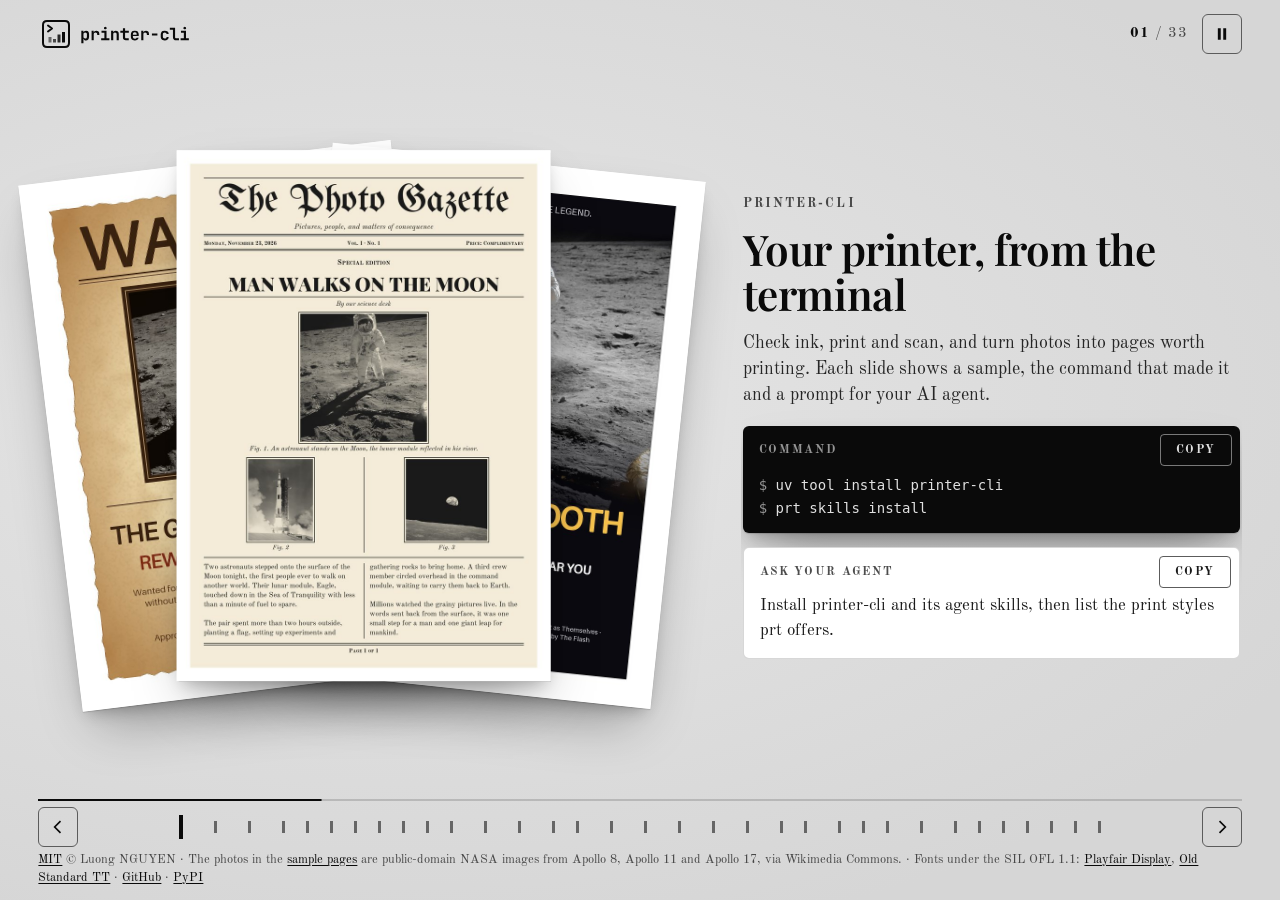
==== site/index.html @ b35facf1 "feat(site): add an auto-playing slideshow of the README examples (#65) site/ is a self-contained sta" ====
<!doctype html>
<html lang="en">
<head>
<meta charset="utf-8">
<meta name="viewport" content="width=device-width, initial-scale=1">
<title>printer-cli: what prt prints</title>
<meta name="description" content="A slideshow of every printer-cli example: the photo booth, cards, comics, postcards, disc labels, recipe and bingo cards, magazine articles, the vintage gazette and the terminal commands, each with the prt command and a prompt for your AI agent.">
<meta name="color-scheme" content="light dark">
<meta name="theme-color" content="#d6d6d6" media="(prefers-color-scheme: light)">
<meta name="theme-color" content="#262626" media="(prefers-color-scheme: dark)">
<link rel="icon" href="favicon.svg" type="image/svg+xml">
<link rel="stylesheet" href="styles.css">
<script src="app.js" defer></script>
</head>
<body>
<div class="shell">
  <header class="top">
    <picture class="brand">
      <source media="(prefers-color-scheme: dark)" srcset="logo-white.svg">
      <img src="logo-black.svg" alt="printer-cli" width="178" height="40">
    </picture>
    <h1 class="sr-only">printer-cli examples: what prt prints, with the command and an AI-agent prompt for each</h1>
    <div class="top-controls">
      <p class="counter"><span id="current">01</span> / <span id="total">01</span></p>
      <button id="autoplay" class="ctl" type="button" aria-label="Autoplay" aria-pressed="true" title="Autoplay (P)">
        <svg class="icon icon-pause" viewBox="0 0 24 24" aria-hidden="true" focusable="false"><path d="M7 5h3.5v14H7zM13.5 5H17v14h-3.5z" fill="currentColor"/></svg>
        <svg class="icon icon-play" viewBox="0 0 24 24" aria-hidden="true" focusable="false"><path d="M8 5v14l11-7z" fill="currentColor"/></svg>
      </button>
    </div>
  </header>

  <main id="stage" class="stage" aria-roledescription="carousel" aria-label="printer-cli examples">
    <noscript><p class="noscript">This slideshow needs JavaScript. Every example is also in the <a href="https://github.com/luongnv89/printer-cli#readme">printer-cli README</a>.</p></noscript>
  </main>

  <nav class="bar" aria-label="Slides">
    <div class="progress" aria-hidden="true"><span id="progress"></span></div>
    <div class="nav-row">
      <button id="prev" class="ctl" type="button" aria-label="Previous slide">
        <svg class="icon" viewBox="0 0 24 24" aria-hidden="true" focusable="false"><path d="M15 5l-7 7 7 7" fill="none" stroke="currentColor" stroke-width="2"/></svg>
      </button>
      <div id="dots" class="dots"></div>
      <button id="next" class="ctl" type="button" aria-label="Next slide">
        <svg class="icon" viewBox="0 0 24 24" aria-hidden="true" focusable="false"><path d="M9 5l7 7-7 7" fill="none" stroke="currentColor" stroke-width="2"/></svg>
      </button>
    </div>
  </nav>

  <footer class="foot">
    <p><a href="LICENSE">MIT</a> © Luong NGUYEN · The photos in the <a href="https://github.com/luongnv89/printer-cli/tree/main/assets/samples">sample pages</a> are public-domain NASA images from Apollo 8, Apollo 11 and Apollo 17, via Wikimedia Commons. · Fonts under the SIL OFL 1.1: <a href="fonts/OFL-PlayfairDisplay.txt">Playfair Display</a>, <a href="fonts/OFL-OldStandardTT.txt">Old Standard TT</a> · <a href="https://github.com/luongnv89/printer-cli">GitHub</a> · <a href="https://pypi.org/project/printer-cli/">PyPI</a></p>
  </footer>

  <p id="announce" class="sr-only" aria-live="polite"></p>
  <p id="copy-status" class="sr-only" role="status"></p>
</div>
<script type="application/json" id="slides">
[
 {
  "id": "intro",
  "kind": "intro",
  "title": "Your printer, from the terminal",
  "group": "printer-cli",
  "blurb": "Check ink, print and scan, and turn photos into pages worth printing. Each slide shows a sample, the command that made it and a prompt for your AI agent.",
  "command": "uv tool install printer-cli\nprt skills install",
  "prompt": "Install printer-cli and its agent skills, then list the print styles prt offers.",
  "stack": [
   "samples/booth-wanted.jpg",
   "samples/gazette.jpg",
   "samples/booth-movie.jpg"
  ]
 },
 {
  "id": "quick-start",
  "kind": "terminal",
  "title": "Printer status",
  "group": "Quick start",
  "blurb": "Ink, paper and alerts in one box. The built-in demo printer replays a real Epson XP-6000.",
  "command": "prt -p demo status",
  "prompt": "Check my printer's ink, paper and alerts with prt.",
  "output": "╭─┐EPSON XP-6000 Series · office┌──────────────────────────────────────────╮\n│ ● idle    firmware 20.50.NU30Q6 · up 4h02m                               │\n├──────────────────────────────────────────────────────────────────────────┤\n│ ink                                                                      │\n│ Photo Black  ■■■■■■■■■■■■■■■■■■■■■■■■■■■■■■■■■■■■····  92%               │\n│ Cyan         ········································   1%  ✗ replace    │\n│ Magenta      ········································   1%  ✗ replace    │\n│ Yellow       ■■■■····································  12%  ▲ low        │\n│ Black        ■■■■■■■■■■■■■■■■■■■■■■■■■■■■■■■■■■■·····  89%               │\n├──────────────────────────────────────────────────────────────────────────┤\n│ paper   main A4 ✓   photo 4×6 ✓   disc Disc ✓   (levels not reported)    │\n│ waste   ▲ almost full — service soon                                     │\n╰─┘4 alerts · checked 17:42└───────────────────────────────────────────────╯"
 },
 {
  "id": "tui",
  "kind": "image",
  "title": "The TUI",
  "group": "Dashboard",
  "blurb": "A keyboard-driven dashboard: ink tanks in their cartridge colours, system info, paper trays and alerts.",
  "command": "prt -p demo tui",
  "prompt": "Show me how to open prt's full-screen dashboard for my printer.",
  "image": "samples/tui.jpg",
  "alt": "prt tui dashboard showing ink tanks, system info, paper trays and alerts for the demo printer",
  "width": 1000,
  "height": 627
 },
 {
  "id": "booth-metro",
  "kind": "image",
  "title": "Metro front page",
  "group": "Photo booth",
  "blurb": "Your photo as a colour tabloid front page with a two-column news story.",
  "command": "prt booth astronaut.jpg --story-file story.json -o booth-metro.png",
  "prompt": "Use the photo-booth skill to turn this photo into a metro newspaper front page with a story that fits it.",
  "image": "samples/booth-metro.jpg",
  "alt": "metro sample page",
  "width": 800,
  "height": 1132
 },
 {
  "id": "booth-daily",
  "kind": "image",
  "title": "Daily broadsheet",
  "group": "Photo booth",
  "blurb": "A black-and-white broadsheet front page with three columns.",
  "command": "prt booth astronaut.jpg --style daily --story-file story.json -o booth-daily.png",
  "prompt": "Print this photo as a black-and-white daily broadsheet front page with prt, and write a short story for it.",
  "image": "samples/booth-daily.jpg",
  "alt": "daily sample page",
  "width": 800,
  "height": 1132
 },
 {
  "id": "booth-wizard",
  "kind": "image",
  "title": "Wizard card",
  "group": "Photo booth",
  "blurb": "An ornate trading card with an arched gold frame, a name ribbon and a lore box.",
  "command": "prt booth astronaut.jpg --style wizard -o booth-wizard.png",
  "prompt": "Make this photo into a wizard trading card with prt and show me a preview before printing.",
  "image": "samples/booth-wizard.jpg",
  "alt": "wizard sample page",
  "width": 800,
  "height": 1132
 },
 {
  "id": "booth-wanted",
  "kind": "image",
  "title": "Wanted poster",
  "group": "Photo booth",
  "blurb": "A weathered parchment poster with the name and a reward line.",
  "command": "prt booth astronaut.jpg --style wanted -o booth-wanted.png",
  "prompt": "Print this photo as a wanted poster with prt.",
  "image": "samples/booth-wanted.jpg",
  "alt": "wanted sample page",
  "width": 800,
  "height": 1132
 },
 {
  "id": "booth-certificate",
  "kind": "image",
  "title": "Award certificate",
  "group": "Photo booth",
  "blurb": "An ivory certificate in a gold border, with the name, the award, today's date and a seal.",
  "command": "prt booth astronaut.jpg --style certificate -o booth-certificate.png",
  "prompt": "Make an award certificate with this photo using prt: the award goes to Sam for Best Moonwalk.",
  "image": "samples/booth-certificate.jpg",
  "alt": "certificate sample page",
  "width": 800,
  "height": 1132
 },
 {
  "id": "booth-sports",
  "kind": "image",
  "title": "Sports card",
  "group": "Photo booth",
  "blurb": "A royal-blue trading card with the team, the position and a stats box.",
  "command": "prt booth astronaut.jpg --style sports -o booth-sports.png",
  "prompt": "Turn this photo into a sports trading card with prt, with my team, my position and a stats box.",
  "image": "samples/booth-sports.jpg",
  "alt": "sports card sample page",
  "width": 800,
  "height": 1132
 },
 {
  "id": "booth-missing",
  "kind": "image",
  "title": "Missing-pet poster",
  "group": "Photo booth",
  "blurb": "A poster with a reward line and tear-off tabs that each carry the contact.",
  "command": "prt booth astronaut.jpg --style missing -o booth-missing.png",
  "prompt": "Our cat Mittens is missing. Print a missing-pet poster from this photo with prt, with my phone number on the tabs.",
  "image": "samples/booth-missing.jpg",
  "alt": "missing-pet poster sample page",
  "width": 800,
  "height": 1132
 },
 {
  "id": "booth-movie",
  "kind": "image",
  "title": "Movie poster",
  "group": "Photo booth",
  "blurb": "A dark poster with the title in gold capitals, five stars and a credits block.",
  "command": "prt booth astronaut.jpg --style movie -o booth-movie.png",
  "prompt": "Make a movie poster of this photo with prt, with a title, a tagline and credits.",
  "image": "samples/booth-movie.jpg",
  "alt": "movie poster sample page",
  "width": 800,
  "height": 1132
 },
 {
  "id": "card",
  "kind": "image",
  "title": "Greeting card",
  "group": "Greeting card",
  "blurb": "A photo and a verse on one A4 sheet that folds into an A6 card.",
  "command": "prt card astronaut.jpg -o card.png",
  "prompt": "Use the greeting-card skill to write a birthday verse for this photo and print it as a card.",
  "image": "samples/card.jpg",
  "alt": "greeting card sample sheet: the photo and greeting on the bottom right, the back on the bottom left, the verse and an empty inside left upside down on the top half",
  "width": 800,
  "height": 1132
 },
 {
  "id": "comic",
  "kind": "image",
  "title": "Comic page",
  "group": "Comic strips",
  "blurb": "Three to six photos as comic panels, with speech bubbles, thought bubbles and captions.",
  "command": "prt comic astronaut.jpg launch.jpg earthrise.jpg bluemarble.jpg --comic-file comic.json -o comic.png",
  "prompt": "Make a comic page from these four photos with prt and write the speech bubbles for it.",
  "image": "samples/comic.jpg",
  "alt": "comic strip sample page: a handwritten title over four photo panels in black borders, with speech bubbles, a thought bubble and yellow narration captions",
  "width": 800,
  "height": 1132
 },
 {
  "id": "strip",
  "kind": "image",
  "title": "Photo-booth strip",
  "group": "4×6 photo prints",
  "blurb": "Four photos in a column, printed twice side by side to cut into two strips.",
  "command": "prt strip astronaut.jpg launch.jpg earthrise.jpg bluemarble.jpg --caption \"Apollo 11 · July 1969\" -o strip.png",
  "prompt": "Print these four photos as a photo-booth strip on 4×6 photo paper with prt.",
  "image": "samples/strip.jpg",
  "alt": "photo-booth strip sample: four photos in a column with a handwritten caption, printed twice side by side",
  "width": 800,
  "height": 1200
 },
 {
  "id": "instant",
  "kind": "image",
  "title": "Instant photo",
  "group": "4×6 photo prints",
  "blurb": "One photo, cropped square, in a wide white frame with a handwritten caption.",
  "command": "prt instant earthrise.jpg --caption \"Earthrise, Christmas Eve 1968\" -o instant.png",
  "prompt": "Print this photo as a Polaroid-style instant photo with prt, captioned \"Summer at the lake\".",
  "image": "samples/instant.jpg",
  "alt": "instant photo sample: a square photo in a white frame with a handwritten caption",
  "width": 800,
  "height": 1200
 },
 {
  "id": "colour-in",
  "kind": "image",
  "title": "Colouring page",
  "group": "Colouring pages",
  "blurb": "A photo turned into black line art on white, ready for crayons.",
  "command": "prt colour-in astronaut.jpg -o colour-in.png",
  "prompt": "Turn this photo into a colouring page for my kids with prt.",
  "image": "samples/colour-in.jpg",
  "alt": "colouring page sample: a photo of an astronaut on the Moon drawn as black outlines on white in a frame",
  "width": 800,
  "height": 1132
 },
 {
  "id": "postcard",
  "kind": "image",
  "title": "Postcard",
  "group": "Postcards",
  "blurb": "The photo on the front; the message, a stamp box and address lines on the back.",
  "command": "prt postcard earthrise.jpg --postcard-file postcard.json -o postcard.png",
  "prompt": "Print a postcard from this photo with prt that says \"Wish you were here!\", addressed to Jo Smith.",
  "image": "samples/postcard.jpg",
  "alt": "postcard sample: the Earthrise photo with a handwritten greeting on the front; on the back a handwritten message and signature, a stamp box and four address lines",
  "width": 900,
  "height": 1224
 },
 {
  "id": "disc",
  "kind": "image",
  "title": "Disc label",
  "group": "Disc labels",
  "blurb": "A circular label printed straight onto a CD or DVD through the disc tray.",
  "command": "prt disc bluemarble.jpg --disc-file disc.json -o disc.png",
  "prompt": "Print a disc label for my road-trip mix from this photo with prt, with the track list.",
  "image": "samples/disc.jpg",
  "alt": "disc label sample: the Blue Marble photo filling a ring round a white hub, the title 'Blue Marble Mix' and a subtitle above the hub, ten tracks in two columns either side of it and a footer line at the foot",
  "width": 800,
  "height": 800
 },
 {
  "id": "recipe",
  "kind": "image",
  "title": "Recipe cards",
  "group": "Recipe cards",
  "blurb": "A recipe as 6×4 index cards, the ingredients and steps on ruled lines.",
  "command": "prt recipe recipe.json -o recipe.png",
  "prompt": "Print the recipe on this web page as index cards on 4×6 photo paper with prt.",
  "image": "samples/recipe.jpg",
  "alt": "recipe card sample: the title in handwriting, the ingredients and numbered steps on ruled lines in two columns",
  "width": 1200,
  "height": 800
 },
 {
  "id": "bingo",
  "kind": "image",
  "title": "Bingo cards",
  "group": "Bingo cards",
  "blurb": "A different bingo card for each player, from a bundled theme or your own words.",
  "command": "prt bingo --words-file bingo.json --seed 1969 -o bingo.png",
  "prompt": "Print 8 road-trip bingo cards with prt, a different one for each player.",
  "image": "samples/bingo.jpg",
  "alt": "bingo card sample: the title 'Space Camp Bingo' in handwriting over coloured B-I-N-G-O letters and a 5×5 grid of space words with a yellow 'LIFT OFF' square in the centre",
  "width": 800,
  "height": 1132
 },
 {
  "id": "article-magazine",
  "kind": "image",
  "title": "Magazine article",
  "group": "Article printing",
  "blurb": "A web article as A4 magazine pages with three ruled columns.",
  "command": "prt article article.json -o article-magazine.png",
  "prompt": "Use the article-print skill to print this blog post as magazine pages.",
  "image": "samples/article-magazine.jpg",
  "alt": "magazine sample page",
  "width": 800,
  "height": 1132
 },
 {
  "id": "article-classic",
  "kind": "image",
  "title": "Classic magazine",
  "group": "Article printing",
  "blurb": "An ivory page in a double-rule frame, one centred column and a drop cap.",
  "command": "prt article article.json --style classic-magazine -o article-classic.png",
  "prompt": "Print this article in the classic-magazine style with prt, and show me a PDF preview first.",
  "image": "samples/article-classic.jpg",
  "alt": "classic-magazine sample page",
  "width": 800,
  "height": 1132
 },
 {
  "id": "gazette",
  "kind": "image",
  "title": "Vintage gazette",
  "group": "Vintage gazette",
  "blurb": "Photos as the front page of an old newspaper, under a blackletter masthead.",
  "command": "prt gazette astronaut.jpg launch.jpg earthrise.jpg --story-file story.json -o gazette.png",
  "prompt": "Print these three photos as a vintage newspaper with prt, with a headline and a short story.",
  "image": "samples/gazette.jpg",
  "alt": "portrait sample page",
  "width": 800,
  "height": 1132
 },
 {
  "id": "gazette-landscape",
  "kind": "image",
  "title": "Gazette, landscape",
  "group": "Vintage gazette",
  "blurb": "The same edition laid out on A4 turned on its side.",
  "command": "prt gazette astronaut.jpg launch.jpg earthrise.jpg --story-file story.json --landscape -o gazette-landscape.png",
  "prompt": "Make that vintage gazette again on landscape A4 with prt.",
  "image": "samples/gazette-landscape.jpg",
  "alt": "--landscape sample page",
  "width": 1000,
  "height": 707
 },
 {
  "id": "letter-gazette",
  "kind": "terminal",
  "title": "A letter as a gazette",
  "group": "Vintage gazette",
  "blurb": "Scan a handwritten letter, type it out as the story, and print the scan as the lead picture.",
  "command": "prt -p demo scan --format jpeg -o letter.jpg                                          # scan the letter as a JPEG\nprt -p demo gazette letter.jpg --story-file story.json --preview edition.pdf -f json   # the transcription as the story\nprt -p demo gazette letter.jpg --story-file story.json --yes                           # print it",
  "prompt": "Use the letter-gazette skill to scan my handwritten letter and print it as a vintage newspaper edition.",
  "output": ""
 },
 {
  "id": "compose",
  "kind": "terminal",
  "title": "Compose a page",
  "group": "Compose a page",
  "blurb": "Describe a page as blocks: headings, text, images, QR codes, columns and rules.",
  "command": "prt compose page.json",
  "prompt": "Make a one-page flyer for our garden party with prt compose, with a QR code for replies.",
  "output": "{\n  \"title\": \"Garden party\",\n  \"blocks\": [\n    {\"type\": \"heading\", \"text\": \"Garden Party\", \"align\": \"center\"},\n    {\"type\": \"image\", \"path\": \"garden.jpg\", \"height\": 80, \"caption\": \"Last year\"},\n    {\"type\": \"text\", \"text\": \"Saturday from 3 pm, at number 12.\\nBring something to share.\", \"size\": \"large\"},\n    {\"type\": \"rule\"},\n    {\"type\": \"columns\", \"columns\": [\n      [{\"type\": \"heading\", \"text\": \"Menu\", \"level\": 2}, {\"type\": \"text\", \"text\": \"Lemonade\\nStrawberry cake\"}],\n      [{\"type\": \"qr\", \"data\": \"https://example.com/rsvp\", \"size\": 35, \"caption\": \"Reply here\"}]\n    ]}\n  ]\n}"
 },
 {
  "id": "ink",
  "kind": "terminal",
  "title": "Ink levels",
  "group": "Commands",
  "blurb": "Ink levels only, with a mark on each cartridge that is low or needs replacing.",
  "command": "prt ink",
  "prompt": "Which of my printer's inks are low? Check with prt.",
  "output": "╭─┐ink · demo┌─────────────────────────────────────────────────────────────────╮\n│ Photo Black  ■■■■■■■■■■■■■■■■■■■■■■■■■■■■■■■■■■■■····  92%                   │\n│ Cyan         ········································   1%  ✗ replace        │\n│ Magenta      ········································   1%  ✗ replace        │\n│ Yellow       ■■■■····································  12%  ▲ low            │\n│ Black        ■■■■■■■■■■■■■■■■■■■■■■■■■■■■■■■■■■■·····  89%                   │\n╰─┘15:39└──────────────────────────────────────────────────────────────────────╯"
 },
 {
  "id": "status-watch",
  "kind": "terminal",
  "title": "Watch status",
  "group": "Commands",
  "blurb": "One line per sample, every 2 seconds, until Ctrl-C.",
  "command": "prt status --watch 2",
  "prompt": "Watch my printer's status with prt while my job prints.",
  "output": "15:39:31  ● idle       PB  92 C   1 M   1 Y  12 BK  89   4 alerts\n15:39:33  ● idle       PB  92 C   1 M   1 Y  12 BK  89   4 alerts\n15:39:35  ● idle       PB  92 C   1 M   1 Y  12 BK  89   4 alerts"
 },
 {
  "id": "overview",
  "kind": "terminal",
  "title": "Printer overview",
  "group": "Commands",
  "blurb": "Model, serial, firmware, uptime, page count, formats, media, scanner and capabilities.",
  "command": "prt overview",
  "prompt": "Tell me my printer's model, firmware and page count using prt.",
  "output": "╭─┐EPSON XP-6000 Series · demo┌────────────────────────────────────────────────╮\n│ system                                                                       │\n│   model          EPSON XP-6000 Series                                        │\n│   vendor         Epson                                                       │\n│   serial         X00000000                                                   │\n│   uuid           00000000-0000-4000-8000-000000000000                        │\n│   driver         fake                                                        │\n├──────────────────────────────────────────────────────────────────────────────┤\n│ software                                                                     │\n│   firmware       20.50.NU30Q6                                                │\n│   ipp            1.0, 1.1, 2.0                                               │\n│   formats        octet-stream, pwg-raster, urf, jpeg                         │\n│   admin page     http://printer.local:80/PRESENTATION/BONJOUR                │\n├──────────────────────────────────────────────────────────────────────────────┤\n│ hardware                                                                     │\n│   uptime         4h02m                                                       │\n│   pages printed  1,538                                                       │\n│   colour         yes                                                         │\n│   duplex         yes                                                         │\n│   speed          9 ppm                                                       │\n│   resolutions    360dpi, 720dpi, 5760x1440dpi                                │\n│   trays          main, photo, disc                                           │\n│   media          A4, 4×6, 5×7, 8×10, A5, A6, Letter, Legal, L (3.5×5), B5 …  │\n…"
 },
 {
  "id": "maintenance",
  "kind": "terminal",
  "title": "Maintenance",
  "group": "Commands",
  "blurb": "Nozzle check, head cleaning with a safety check first, a colour test page, or flash the panel.",
  "command": "prt maintain nozzle-check     # print the pattern; a gap in a line means clogged nozzles\nprt maintain clean            # head cleaning, refused while ink is low or the waste pad is near full\nprt maintain test-page --yes  # colour test page, no prompt\nprt maintain identify         # flash the panel to find the printer",
  "prompt": "Print a nozzle check on my printer with prt.",
  "output": ""
 },
 {
  "id": "printing",
  "kind": "terminal",
  "title": "Printing",
  "group": "Commands",
  "blurb": "PDFs through CUPS, photos from the photo tray, copies, two-sided and black and white.",
  "command": "prt print boarding-pass.pdf                                    # PDF goes through the local CUPS queue\nprt print holiday.jpg --media 4x6 --tray photo --quality high  # photo paper from the photo tray\nprt print notes.pdf -n 2 --duplex --mono                       # two double-sided black-and-white copies\nprt print poster.png --direct                                  # straight to the printer, never via CUPS",
  "prompt": "Print two double-sided black-and-white copies of notes.pdf with prt.",
  "output": ""
 },
 {
  "id": "jobs",
  "kind": "terminal",
  "title": "Print jobs",
  "group": "Commands",
  "blurb": "List the jobs, finished ones too, and cancel one by its id.",
  "command": "prt jobs --all\nprt jobs cancel 42",
  "prompt": "Show my printer's jobs with prt and cancel job 42.",
  "output": "╭─┐jobs · demo┌────────────────────────────────────────────────────────────────╮\n│ id  name               state        user  pages                              │\n│ 41  boarding-pass.pdf  ● completed  alex      1                              │\n│ 42  nozzle-check       ● completed  prt       1                              │\n╰─┘2 jobs└─────────────────────────────────────────────────────────────────────╯"
 },
 {
  "id": "scanning",
  "kind": "terminal",
  "title": "Scanning",
  "group": "Commands",
  "blurb": "Scan the flatbed to PDF or JPEG, in colour or greyscale.",
  "command": "prt scan -o receipt.pdf                                  # A4, colour, 300 dpi PDF\nprt scan -o photo.jpg --type jpeg --dpi 600 --area full  # whole glass as a JPEG\nprt scan --mode gray -o letter.pdf                       # greyscale",
  "prompt": "Scan the page on my printer's glass to receipt.pdf with prt.",
  "output": ""
 }
]
</script>
</body>
</html>
---- site/styles.css ----
/* printer-cli examples: a light table. Each sample sits on a grey mat as a paper proof, the command and the
   agent prompt beside it. Every colour is a neutral grey (r = g = b), black or white; alpha is used only for
   shadows, hairlines and tints, so no hue ever appears. */

/* Playfair Display for titles and Old Standard TT for text: the two serifs prt's own gazette is set in, bundled
   with the package under the SIL OFL (see fonts/). */
@font-face {
  font-family: "Playfair Display";
  src: url("fonts/PlayfairDisplay-Variable.ttf") format("truetype");
  font-weight: 400 900;
  font-display: swap;
}
@font-face {
  font-family: "Old Standard TT";
  src: url("fonts/OldStandard-Regular.ttf") format("truetype");
  font-weight: 400;
  font-display: swap;
}
@font-face {
  font-family: "Old Standard TT";
  src: url("fonts/OldStandard-Bold.ttf") format("truetype");
  font-weight: 700;
  font-display: swap;
}

:root {
  --mat: #d6d6d6;
  --mat-glow: #e6e6e6;
  --ink: #0a0a0a;
  --text: #262626;
  --muted: #474747;
  --hairline: #0a0a0a29;
  --control: #5c5c5c;
  --tint: #0a0a0a12;
  --paper: #ffffff;
  --paper-ink: #0a0a0a;
  --term: #0a0a0a;
  --term-text: #e0e0e0;
  --term-dim: #949494;
  --card: #ffffff;
  --card-text: #1a1a1a;
  --card-muted: #4d4d4d;
  --dot: #666666;
  --focus: #0a0a0a;
  --shadow: 0 1px 1px #00000026, 0 8px 16px -6px #00000040, 0 28px 56px -18px #00000066;
  --mono: ui-monospace, SFMono-Regular, Menlo, Consolas, monospace;
  --serif: "Old Standard TT", Georgia, serif;
  --display: "Playfair Display", Georgia, serif;
  --gutter: clamp(16px, 3vw, 40px);
  color-scheme: light dark;
  accent-color: #0a0a0a;
}

@media (prefers-color-scheme: dark) {
  :root {
    --mat: #262626;
    --mat-glow: #303030;
    --ink: #f2f2f2;
    --text: #e0e0e0;
    --muted: #b3b3b3;
    --hairline: #ffffff2e;
    --control: #8c8c8c;
    --tint: #ffffff14;
    --term: #0a0a0a;
    --card: #171717;
    --card-text: #ededed;
    --card-muted: #b3b3b3;
    --dot: #8c8c8c;
    --focus: #f2f2f2;
    --shadow: 0 1px 1px #00000066, 0 8px 16px -6px #00000080, 0 28px 56px -18px #000000b3;
    accent-color: #f2f2f2;
  }
}

*, *::before, *::after { box-sizing: border-box; }

html, body {
  height: 100%;
  margin: 0;
  overflow: hidden;
}

body {
  background-color: var(--mat);
  /* The light table: a soft glow from under the mat, brightest behind the proof. */
  background-image: radial-gradient(110% 85% at 32% 45%, var(--mat-glow), var(--mat) 72%);
  color: var(--text);
  font: 400 17px/1.5 var(--serif);
  -webkit-font-smoothing: antialiased;
}

a { color: var(--ink); text-decoration-thickness: 1px; text-underline-offset: 2px; }
a:visited { color: var(--ink); }
a:hover { text-decoration-thickness: 2px; }

:focus-visible {
  outline: 2px solid;
  outline-color: var(--focus);
  outline-offset: 2px;
}

::selection { background-color: var(--ink); color: var(--mat); }

.sr-only {
  position: absolute;
  width: 1px;
  height: 1px;
  margin: -1px;
  padding: 0;
  overflow: hidden;
  clip-path: inset(50%);
  white-space: nowrap;
  border: 0;
}

.shell {
  height: 100vh;
  height: 100dvh;
  display: grid;
  grid-template-columns: minmax(0, 1fr);
  grid-template-rows: auto minmax(0, 1fr) auto auto;
}

/* --- header ------------------------------------------------------------------------------------ */

.top {
  display: flex;
  align-items: center;
  justify-content: space-between;
  gap: 16px;
  padding: 14px var(--gutter) 6px;
}

.brand img { display: block; width: auto; height: 36px; }

.top-controls { display: flex; align-items: center; gap: 14px; }

.counter {
  margin: 0;
  color: var(--muted);
  font-size: 15px;
  font-variant-numeric: lining-nums tabular-nums;
  letter-spacing: 0.06em;
}
.counter #current { color: var(--ink); font-weight: 700; }

.ctl {
  display: inline-grid;
  place-items: center;
  width: 40px;
  height: 40px;
  padding: 0;
  border: 1px solid var(--control);
  border-radius: 6px;
  background-color: transparent;
  color: var(--ink);
  cursor: pointer;
  transition: background-color 0.15s ease;
}
.ctl:hover { background-color: var(--tint); }
.ctl:active { transform: translateY(1px); }
.icon { width: 20px; height: 20px; display: block; }

/* The toggle keeps one name, "Autoplay"; only the icon follows aria-pressed. */
#autoplay[aria-pressed="true"] .icon-play,
#autoplay[aria-pressed="false"] .icon-pause { display: none; }

/* --- the slide ----------------------------------------------------------------------------------- */

.stage { position: relative; min-height: 0; display: grid; }

.noscript { margin: auto; padding: var(--gutter); max-width: 36em; text-align: center; }

.slide {
  display: grid;
  grid-template-columns: minmax(0, 1.3fr) minmax(300px, 1fr);
  gap: clamp(24px, 4vw, 64px);
  min-height: 0;
  padding: 6px var(--gutter) 12px;
}

.mat {
  position: relative;
  min-width: 0;
  min-height: 0;
  container-type: size;
}

/* A proof is centred in the mat at the largest size that fits, at its own aspect ratio. */
.proof {
  position: absolute;
  inset: 3%;
  margin: auto;
  width: auto;
  height: auto;
  max-width: 94%;
  max-height: 94%;
  display: block;
  background-color: var(--paper);
  box-shadow: var(--shadow);
}

/* Terminal output printed on a sheet, the type scaled so the widest line fits the mat (--cols is set per slide). */
.sheet {
  position: absolute;
  inset: 3%;
  margin: auto;
  width: fit-content;
  height: fit-content;
  max-width: 94%;
  max-height: 94%;
  overflow: auto;
  padding: clamp(10px, 3cqw, 28px);
  background-color: var(--paper);
  color: var(--paper-ink);
  box-shadow: var(--shadow);
  --focus: #0a0a0a;
}
.sheet:focus-visible { outline-offset: -4px; } /* inside the white paper, where black reads in both themes */
.sheet pre {
  margin: 0;
  font-family: var(--mono);
  font-size: min(15px, calc(84cqw / var(--cols, 80) / 0.61));
  line-height: 1.3;
  white-space: pre;
}

/* The intro: three proofs fanned out on the mat. */
.stack { position: absolute; inset: 4%; }
.stack img {
  position: absolute;
  top: 50%;
  left: 50%;
  width: auto;
  height: 80%;
  box-shadow: var(--shadow);
  background-color: var(--paper);
}
.stack img:nth-child(1) { transform: translate(-50%, -50%) translateX(-34%) rotate(-7deg); }
.stack img:nth-child(2) { transform: translate(-50%, -52%); z-index: 1; }
.stack img:nth-child(3) { transform: translate(-50%, -50%) translateX(34%) rotate(6deg); }

.panel {
  min-width: 0;
  min-height: 0;
  overflow-y: auto;
  display: flex;
  flex-direction: column;
  padding: 4px 2px;
}
/* Auto margins centre the text when it fits and fall back to the top when the panel has to scroll. */
.panel-inner { margin-block: auto; display: flex; flex-direction: column; gap: 14px; max-width: 34em; }

.group {
  margin: 0;
  color: var(--muted);
  font-size: 13px;
  font-weight: 700;
  letter-spacing: 0.16em;
  text-transform: uppercase;
}

.title {
  margin: 0;
  color: var(--ink);
  font-family: var(--display);
  font-size: clamp(30px, 3.3vw, 48px);
  font-weight: 600;
  line-height: 1.05;
  letter-spacing: -0.01em;
}

.blurb { margin: 0 0 4px; font-size: 18px; line-height: 1.45; }

.box { border-radius: 6px; }
.box-head {
  display: flex;
  align-items: center;
  justify-content: space-between;
  gap: 12px;
  padding: 8px 8px 0 16px;
}
.label {
  font-size: 12px;
  font-weight: 700;
  letter-spacing: 0.14em;
  text-transform: uppercase;
}

.copy {
  min-width: 72px;
  min-height: 32px;
  padding: 6px 10px;
  border: 1px solid;
  border-radius: 4px;
  background-color: transparent;
  color: inherit;
  font: 700 12px/1 var(--serif);
  letter-spacing: 0.1em;
  text-transform: uppercase;
  cursor: pointer;
}

.cmd {
  background-color: var(--term);
  color: var(--term-text);
  box-shadow: var(--shadow);
  --focus: #ffffff;
}
.cmd .label { color: var(--term-dim); }
.cmd .copy { border-color: #ffffff73; }
.cmd .copy:hover { background-color: #ffffff1f; }
.cmd pre {
  margin: 0;
  padding: 8px 16px 14px;
  font: 14px/1.6 var(--mono);
  white-space: pre-wrap;
  overflow-wrap: anywhere;
}
.cmd .line { display: block; padding-left: 2ch; text-indent: -2ch; }
.ps { color: var(--term-dim); user-select: none; }

.ask {
  background-color: var(--card);
  color: var(--card-text);
  border: 1px solid var(--hairline);
}
.ask .label { color: var(--card-muted); }
.ask .copy { border-color: var(--control); }
.ask .copy:hover { background-color: var(--tint); }
.ask p { margin: 0; padding: 6px 16px 14px; font-size: 17px; line-height: 1.45; }

/* Entering slide: the proof settles onto the mat, then the text follows. */
.slide .mat > *, .slide .panel-inner > * { animation: settle 0.5s cubic-bezier(0.2, 0.7, 0.2, 1) both; }
.slide .panel-inner > *:nth-child(2) { animation-delay: 0.05s; }
.slide .panel-inner > *:nth-child(3) { animation-delay: 0.1s; }
.slide .panel-inner > *:nth-child(4) { animation-delay: 0.15s; }
.slide .panel-inner > *:nth-child(5) { animation-delay: 0.2s; }
.slide .mat > .stack { animation-name: fade; }
@keyframes settle { from { opacity: 0; translate: 0 8px; } }
@keyframes fade { from { opacity: 0; } }

/* --- progress, dots, footer ----------------------------------------------------------------------- */

.bar { padding: 0 var(--gutter); }

.progress { height: 2px; background-color: var(--hairline); overflow: hidden; }
.progress span {
  display: block;
  height: 100%;
  background-color: var(--ink);
  transform: scaleX(0);
  transform-origin: left center;
}

.nav-row { display: flex; align-items: center; gap: 8px; padding: 6px 0 2px; }

/* One tick per slide, like frame marks on a contact sheet; a gap separates each section. */
.dots {
  position: relative;
  flex: 1;
  min-width: 0;
  display: flex;
  justify-content: safe center;
  overflow-x: auto;
  scrollbar-width: none;
}
.dots::-webkit-scrollbar { display: none; }
.dot {
  flex: none;
  display: grid;
  place-items: center;
  width: 24px;
  height: 36px;
  padding: 0;
  border: 0;
  background-color: transparent;
  cursor: pointer;
}
.dot::before {
  content: "";
  width: 3px;
  height: 12px;
  background-color: var(--dot);
  transition: height 0.2s ease, background-color 0.2s ease;
}
.dot:hover::before { background-color: var(--ink); }
.dot[aria-current="true"]::before { height: 24px; width: 4px; background-color: var(--ink); }
.dot.section { margin-left: 10px; }
.dots :focus-visible { outline-offset: -2px; }

.foot { padding: 2px var(--gutter) 12px; color: var(--muted); font-size: 12.5px; line-height: 1.5; }
.foot p { margin: 0; }

/* --- narrow screens: the proof above, the text below; only the text panel may scroll ------------- */

@media (max-width: 767px) {
  .slide {
    grid-template-columns: minmax(0, 1fr);
    grid-template-rows: minmax(160px, 40%) minmax(0, 1fr);
    gap: 10px;
  }
  .panel-inner { margin-block: 0; gap: 10px; }
  .title { font-size: 26px; }
  .blurb { font-size: 16px; }
  .ask p { font-size: 16px; }
  .cmd pre { font-size: 13px; }
  .brand img { height: 30px; }
  .top-controls { gap: 10px; }
  .foot { font-size: 11.5px; padding-bottom: 8px; }
}

@media (prefers-reduced-motion: reduce) {
  *, *::before, *::after {
    animation: none !important;
    transition: none !important;
  }
}
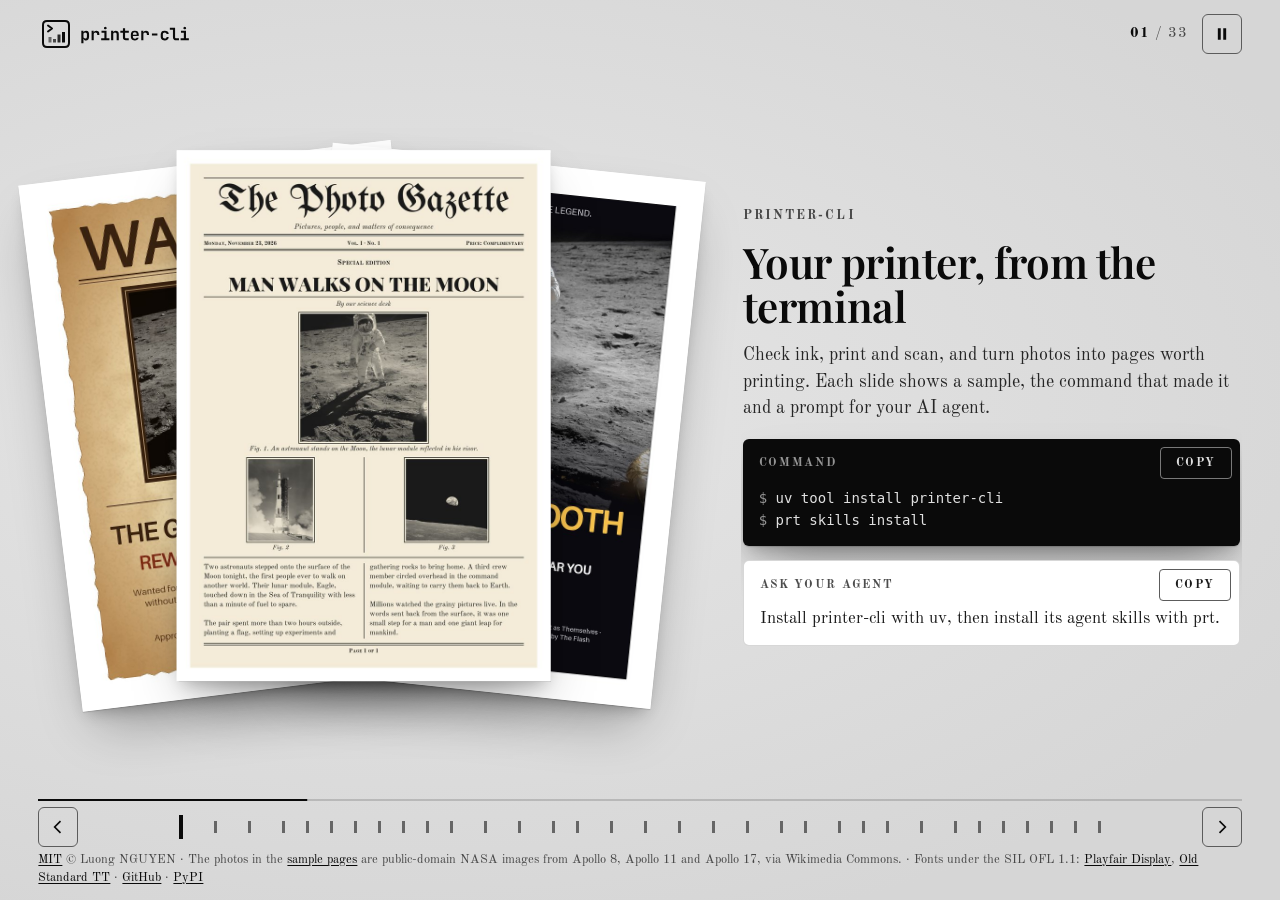
==== commit c5775395: "fix(site): address review feedback (#65) - Short screens (a phone on its side, down to 320x256): tig" ====
--- a/site/index.html
+++ b/site/index.html
@@ -22,7 +22,7 @@
     <h1 class="sr-only">printer-cli examples: what prt prints, with the command and an AI-agent prompt for each</h1>
     <div class="top-controls">
       <p class="counter"><span id="current">01</span> / <span id="total">01</span></p>
-      <button id="autoplay" class="ctl" type="button" aria-label="Autoplay" aria-pressed="true" title="Autoplay (P)">
+      <button id="autoplay" class="ctl" type="button" aria-label="Autoplay" aria-pressed="true" title="Autoplay (Space)">
         <svg class="icon icon-pause" viewBox="0 0 24 24" aria-hidden="true" focusable="false"><path d="M7 5h3.5v14H7zM13.5 5H17v14h-3.5z" fill="currentColor"/></svg>
         <svg class="icon icon-play" viewBox="0 0 24 24" aria-hidden="true" focusable="false"><path d="M8 5v14l11-7z" fill="currentColor"/></svg>
       </button>
@@ -62,7 +62,7 @@
   "group": "printer-cli",
   "blurb": "Check ink, print and scan, and turn photos into pages worth printing. Each slide shows a sample, the command that made it and a prompt for your AI agent.",
   "command": "uv tool install printer-cli\nprt skills install",
-  "prompt": "Install printer-cli and its agent skills, then list the print styles prt offers.",
+  "prompt": "Install printer-cli with uv, then install its agent skills with prt.",
   "stack": [
    "samples/booth-wanted.jpg",
    "samples/gazette.jpg",
@@ -76,7 +76,7 @@
   "group": "Quick start",
   "blurb": "Ink, paper and alerts in one box. The built-in demo printer replays a real Epson XP-6000.",
   "command": "prt -p demo status",
-  "prompt": "Check my printer's ink, paper and alerts with prt.",
+  "prompt": "Use prt's built-in demo printer to show me a printer's status: ink, paper and alerts.",
   "output": "╭─┐EPSON XP-6000 Series · office┌──────────────────────────────────────────╮\n│ ● idle    firmware 20.50.NU30Q6 · up 4h02m                               │\n├──────────────────────────────────────────────────────────────────────────┤\n│ ink                                                                      │\n│ Photo Black  ■■■■■■■■■■■■■■■■■■■■■■■■■■■■■■■■■■■■····  92%               │\n│ Cyan         ········································   1%  ✗ replace    │\n│ Magenta      ········································   1%  ✗ replace    │\n│ Yellow       ■■■■····································  12%  ▲ low        │\n│ Black        ■■■■■■■■■■■■■■■■■■■■■■■■■■■■■■■■■■■·····  89%               │\n├──────────────────────────────────────────────────────────────────────────┤\n│ paper   main A4 ✓   photo 4×6 ✓   disc Disc ✓   (levels not reported)    │\n│ waste   ▲ almost full — service soon                                     │\n╰─┘4 alerts · checked 17:42└───────────────────────────────────────────────╯"
  },
  {
@@ -86,7 +86,7 @@
   "group": "Dashboard",
   "blurb": "A keyboard-driven dashboard: ink tanks in their cartridge colours, system info, paper trays and alerts.",
   "command": "prt -p demo tui",
-  "prompt": "Show me how to open prt's full-screen dashboard for my printer.",
+  "prompt": "Open prt's full-screen dashboard for the built-in demo printer.",
   "image": "samples/tui.jpg",
   "alt": "prt tui dashboard showing ink tanks, system info, paper trays and alerts for the demo printer",
   "width": 1000,
@@ -99,7 +99,7 @@
   "group": "Photo booth",
   "blurb": "Your photo as a colour tabloid front page with a two-column news story.",
   "command": "prt booth astronaut.jpg --story-file story.json -o booth-metro.png",
-  "prompt": "Use the photo-booth skill to turn this photo into a metro newspaper front page with a story that fits it.",
+  "prompt": "Use the photo-booth skill to make astronaut.jpg into a metro front page, with the story in story.json (\"Man Walks on the Moon\") as it is, saved as booth-metro.png.",
   "image": "samples/booth-metro.jpg",
   "alt": "metro sample page",
   "width": 800,
@@ -112,7 +112,7 @@
   "group": "Photo booth",
   "blurb": "A black-and-white broadsheet front page with three columns.",
   "command": "prt booth astronaut.jpg --style daily --story-file story.json -o booth-daily.png",
-  "prompt": "Print this photo as a black-and-white daily broadsheet front page with prt, and write a short story for it.",
+  "prompt": "Use prt to make astronaut.jpg into a black-and-white daily broadsheet front page with the story in story.json (\"Man Walks on the Moon\"), saved as booth-daily.png.",
   "image": "samples/booth-daily.jpg",
   "alt": "daily sample page",
   "width": 800,
@@ -125,7 +125,7 @@
   "group": "Photo booth",
   "blurb": "An ornate trading card with an arched gold frame, a name ribbon and a lore box.",
   "command": "prt booth astronaut.jpg --style wizard -o booth-wizard.png",
-  "prompt": "Make this photo into a wizard trading card with prt and show me a preview before printing.",
+  "prompt": "Use prt to make astronaut.jpg into a wizard trading card with its built-in text, \"The Spellbound Guest\", saved as booth-wizard.png.",
   "image": "samples/booth-wizard.jpg",
   "alt": "wizard sample page",
   "width": 800,
@@ -138,7 +138,7 @@
   "group": "Photo booth",
   "blurb": "A weathered parchment poster with the name and a reward line.",
   "command": "prt booth astronaut.jpg --style wanted -o booth-wanted.png",
-  "prompt": "Print this photo as a wanted poster with prt.",
+  "prompt": "Use prt to make astronaut.jpg into a wanted poster with its built-in text, \"The Grinning Captain\" with a reward of 1,000,000 gold, saved as booth-wanted.png.",
   "image": "samples/booth-wanted.jpg",
   "alt": "wanted sample page",
   "width": 800,
@@ -151,7 +151,7 @@
   "group": "Photo booth",
   "blurb": "An ivory certificate in a gold border, with the name, the award, today's date and a seal.",
   "command": "prt booth astronaut.jpg --style certificate -o booth-certificate.png",
-  "prompt": "Make an award certificate with this photo using prt: the award goes to Sam for Best Moonwalk.",
+  "prompt": "Use prt to make astronaut.jpg into an award certificate with its built-in text, presented to The Photo Booth Guest \"For the Brightest Smile of the Day\", saved as booth-certificate.png.",
   "image": "samples/booth-certificate.jpg",
   "alt": "certificate sample page",
   "width": 800,
@@ -164,7 +164,7 @@
   "group": "Photo booth",
   "blurb": "A royal-blue trading card with the team, the position and a stats box.",
   "command": "prt booth astronaut.jpg --style sports -o booth-sports.png",
-  "prompt": "Turn this photo into a sports trading card with prt, with my team, my position and a stats box.",
+  "prompt": "Use prt to make astronaut.jpg into a sports trading card with its built-in text, \"The Shutter Star\" of the Booth City Flashes, saved as booth-sports.png.",
   "image": "samples/booth-sports.jpg",
   "alt": "sports card sample page",
   "width": 800,
@@ -177,7 +177,7 @@
   "group": "Photo booth",
   "blurb": "A poster with a reward line and tear-off tabs that each carry the contact.",
   "command": "prt booth astronaut.jpg --style missing -o booth-missing.png",
-  "prompt": "Our cat Mittens is missing. Print a missing-pet poster from this photo with prt, with my phone number on the tabs.",
+  "prompt": "Use prt to make astronaut.jpg into a missing-pet poster with its built-in text, Whiskers the cat with \"Call 555-0134\" on the tear-off tabs, saved as booth-missing.png.",
   "image": "samples/booth-missing.jpg",
   "alt": "missing-pet poster sample page",
   "width": 800,
@@ -190,7 +190,7 @@
   "group": "Photo booth",
   "blurb": "A dark poster with the title in gold capitals, five stars and a credits block.",
   "command": "prt booth astronaut.jpg --style movie -o booth-movie.png",
-  "prompt": "Make a movie poster of this photo with prt, with a title, a tagline and credits.",
+  "prompt": "Use prt to make astronaut.jpg into a movie poster with its built-in text, \"The Photo Booth\", saved as booth-movie.png.",
   "image": "samples/booth-movie.jpg",
   "alt": "movie poster sample page",
   "width": 800,
@@ -203,7 +203,7 @@
   "group": "Greeting card",
   "blurb": "A photo and a verse on one A4 sheet that folds into an A6 card.",
   "command": "prt card astronaut.jpg -o card.png",
-  "prompt": "Use the greeting-card skill to write a birthday verse for this photo and print it as a card.",
+  "prompt": "Use prt to make astronaut.jpg into a folding greeting card with its built-in \"Best Wishes\" greeting and verse, saved as card.png.",
   "image": "samples/card.jpg",
   "alt": "greeting card sample sheet: the photo and greeting on the bottom right, the back on the bottom left, the verse and an empty inside left upside down on the top half",
   "width": 800,
@@ -216,7 +216,7 @@
   "group": "Comic strips",
   "blurb": "Three to six photos as comic panels, with speech bubbles, thought bubbles and captions.",
   "command": "prt comic astronaut.jpg launch.jpg earthrise.jpg bluemarble.jpg --comic-file comic.json -o comic.png",
-  "prompt": "Make a comic page from these four photos with prt and write the speech bubbles for it.",
+  "prompt": "Use prt to make a comic page, \"One Small Step\", from astronaut.jpg, launch.jpg, earthrise.jpg and bluemarble.jpg with the captions and bubbles in comic.json, saved as comic.png.",
   "image": "samples/comic.jpg",
   "alt": "comic strip sample page: a handwritten title over four photo panels in black borders, with speech bubbles, a thought bubble and yellow narration captions",
   "width": 800,
@@ -229,7 +229,7 @@
   "group": "4×6 photo prints",
   "blurb": "Four photos in a column, printed twice side by side to cut into two strips.",
   "command": "prt strip astronaut.jpg launch.jpg earthrise.jpg bluemarble.jpg --caption \"Apollo 11 · July 1969\" -o strip.png",
-  "prompt": "Print these four photos as a photo-booth strip on 4×6 photo paper with prt.",
+  "prompt": "Use prt to make a photo-booth strip of astronaut.jpg, launch.jpg, earthrise.jpg and bluemarble.jpg captioned \"Apollo 11 · July 1969\", saved as strip.png.",
   "image": "samples/strip.jpg",
   "alt": "photo-booth strip sample: four photos in a column with a handwritten caption, printed twice side by side",
   "width": 800,
@@ -242,7 +242,7 @@
   "group": "4×6 photo prints",
   "blurb": "One photo, cropped square, in a wide white frame with a handwritten caption.",
   "command": "prt instant earthrise.jpg --caption \"Earthrise, Christmas Eve 1968\" -o instant.png",
-  "prompt": "Print this photo as a Polaroid-style instant photo with prt, captioned \"Summer at the lake\".",
+  "prompt": "Use prt to make earthrise.jpg into a Polaroid-style instant photo captioned \"Earthrise, Christmas Eve 1968\", saved as instant.png.",
   "image": "samples/instant.jpg",
   "alt": "instant photo sample: a square photo in a white frame with a handwritten caption",
   "width": 800,
@@ -255,7 +255,7 @@
   "group": "Colouring pages",
   "blurb": "A photo turned into black line art on white, ready for crayons.",
   "command": "prt colour-in astronaut.jpg -o colour-in.png",
-  "prompt": "Turn this photo into a colouring page for my kids with prt.",
+  "prompt": "Use prt to turn astronaut.jpg into a colouring page, saved as colour-in.png.",
   "image": "samples/colour-in.jpg",
   "alt": "colouring page sample: a photo of an astronaut on the Moon drawn as black outlines on white in a frame",
   "width": 800,
@@ -268,7 +268,7 @@
   "group": "Postcards",
   "blurb": "The photo on the front; the message, a stamp box and address lines on the back.",
   "command": "prt postcard earthrise.jpg --postcard-file postcard.json -o postcard.png",
-  "prompt": "Print a postcard from this photo with prt that says \"Wish you were here!\", addressed to Jo Smith.",
+  "prompt": "Use prt to make a postcard of earthrise.jpg with the greeting, message and address in postcard.json (\"Greetings from lunar orbit\"), saved as postcard.png.",
   "image": "samples/postcard.jpg",
   "alt": "postcard sample: the Earthrise photo with a handwritten greeting on the front; on the back a handwritten message and signature, a stamp box and four address lines",
   "width": 900,
@@ -281,7 +281,7 @@
   "group": "Disc labels",
   "blurb": "A circular label printed straight onto a CD or DVD through the disc tray.",
   "command": "prt disc bluemarble.jpg --disc-file disc.json -o disc.png",
-  "prompt": "Print a disc label for my road-trip mix from this photo with prt, with the track list.",
+  "prompt": "Use prt to make a disc label from bluemarble.jpg with the title and track list in disc.json (\"Blue Marble Mix\"), saved as disc.png.",
   "image": "samples/disc.jpg",
   "alt": "disc label sample: the Blue Marble photo filling a ring round a white hub, the title 'Blue Marble Mix' and a subtitle above the hub, ten tracks in two columns either side of it and a footer line at the foot",
   "width": 800,
@@ -294,7 +294,7 @@
   "group": "Recipe cards",
   "blurb": "A recipe as 6×4 index cards, the ingredients and steps on ruled lines.",
   "command": "prt recipe recipe.json -o recipe.png",
-  "prompt": "Print the recipe on this web page as index cards on 4×6 photo paper with prt.",
+  "prompt": "Use prt to make recipe cards from recipe.json (\"Moon Landing Lemon Drizzle Cake\"), saved as recipe.png.",
   "image": "samples/recipe.jpg",
   "alt": "recipe card sample: the title in handwriting, the ingredients and numbered steps on ruled lines in two columns",
   "width": 1200,
@@ -307,7 +307,7 @@
   "group": "Bingo cards",
   "blurb": "A different bingo card for each player, from a bundled theme or your own words.",
   "command": "prt bingo --words-file bingo.json --seed 1969 -o bingo.png",
-  "prompt": "Print 8 road-trip bingo cards with prt, a different one for each player.",
+  "prompt": "Use prt to deal bingo cards from the words in bingo.json (\"Space Camp Bingo\") with seed 1969, saved as bingo.png.",
   "image": "samples/bingo.jpg",
   "alt": "bingo card sample: the title 'Space Camp Bingo' in handwriting over coloured B-I-N-G-O letters and a 5×5 grid of space words with a yellow 'LIFT OFF' square in the centre",
   "width": 800,
@@ -320,7 +320,7 @@
   "group": "Article printing",
   "blurb": "A web article as A4 magazine pages with three ruled columns.",
   "command": "prt article article.json -o article-magazine.png",
-  "prompt": "Use the article-print skill to print this blog post as magazine pages.",
+  "prompt": "Use the article-print skill to lay out the article in article.json (\"Why the Apollo Guidance Computer Still Matters\") as magazine pages, saved as article-magazine.png.",
   "image": "samples/article-magazine.jpg",
   "alt": "magazine sample page",
   "width": 800,
@@ -333,7 +333,7 @@
   "group": "Article printing",
   "blurb": "An ivory page in a double-rule frame, one centred column and a drop cap.",
   "command": "prt article article.json --style classic-magazine -o article-classic.png",
-  "prompt": "Print this article in the classic-magazine style with prt, and show me a PDF preview first.",
+  "prompt": "Use prt to lay out the article in article.json (\"Why the Apollo Guidance Computer Still Matters\") in the classic-magazine style, saved as article-classic.png.",
   "image": "samples/article-classic.jpg",
   "alt": "classic-magazine sample page",
   "width": 800,
@@ -346,7 +346,7 @@
   "group": "Vintage gazette",
   "blurb": "Photos as the front page of an old newspaper, under a blackletter masthead.",
   "command": "prt gazette astronaut.jpg launch.jpg earthrise.jpg --story-file story.json -o gazette.png",
-  "prompt": "Print these three photos as a vintage newspaper with prt, with a headline and a short story.",
+  "prompt": "Use prt to make a vintage gazette front page from astronaut.jpg, launch.jpg and earthrise.jpg with the story in story.json (\"Man Walks on the Moon\"), saved as gazette.png.",
   "image": "samples/gazette.jpg",
   "alt": "portrait sample page",
   "width": 800,
@@ -359,7 +359,7 @@
   "group": "Vintage gazette",
   "blurb": "The same edition laid out on A4 turned on its side.",
   "command": "prt gazette astronaut.jpg launch.jpg earthrise.jpg --story-file story.json --landscape -o gazette-landscape.png",
-  "prompt": "Make that vintage gazette again on landscape A4 with prt.",
+  "prompt": "Use prt to make a vintage gazette front page on landscape A4 from astronaut.jpg, launch.jpg and earthrise.jpg with the story in story.json (\"Man Walks on the Moon\"), saved as gazette-landscape.png.",
   "image": "samples/gazette-landscape.jpg",
   "alt": "--landscape sample page",
   "width": 1000,
@@ -372,7 +372,7 @@
   "group": "Vintage gazette",
   "blurb": "Scan a handwritten letter, type it out as the story, and print the scan as the lead picture.",
   "command": "prt -p demo scan --format jpeg -o letter.jpg                                          # scan the letter as a JPEG\nprt -p demo gazette letter.jpg --story-file story.json --preview edition.pdf -f json   # the transcription as the story\nprt -p demo gazette letter.jpg --story-file story.json --yes                           # print it",
-  "prompt": "Use the letter-gazette skill to scan my handwritten letter and print it as a vintage newspaper edition.",
+  "prompt": "Use the letter-gazette skill with prt's demo printer: scan my handwritten letter, type it out as the story, preview it as a vintage gazette, then print it.",
   "output": ""
  },
  {
@@ -382,7 +382,7 @@
   "group": "Compose a page",
   "blurb": "Describe a page as blocks: headings, text, images, QR codes, columns and rules.",
   "command": "prt compose page.json",
-  "prompt": "Make a one-page flyer for our garden party with prt compose, with a QR code for replies.",
+  "prompt": "Use prt compose to print page.json, the \"Garden party\" page with a heading, a photo, the menu and a QR code for replies.",
   "output": "{\n  \"title\": \"Garden party\",\n  \"blocks\": [\n    {\"type\": \"heading\", \"text\": \"Garden Party\", \"align\": \"center\"},\n    {\"type\": \"image\", \"path\": \"garden.jpg\", \"height\": 80, \"caption\": \"Last year\"},\n    {\"type\": \"text\", \"text\": \"Saturday from 3 pm, at number 12.\\nBring something to share.\", \"size\": \"large\"},\n    {\"type\": \"rule\"},\n    {\"type\": \"columns\", \"columns\": [\n      [{\"type\": \"heading\", \"text\": \"Menu\", \"level\": 2}, {\"type\": \"text\", \"text\": \"Lemonade\\nStrawberry cake\"}],\n      [{\"type\": \"qr\", \"data\": \"https://example.com/rsvp\", \"size\": 35, \"caption\": \"Reply here\"}]\n    ]}\n  ]\n}"
  },
  {
@@ -392,7 +392,7 @@
   "group": "Commands",
   "blurb": "Ink levels only, with a mark on each cartridge that is low or needs replacing.",
   "command": "prt ink",
-  "prompt": "Which of my printer's inks are low? Check with prt.",
+  "prompt": "Use prt to show my printer's ink levels and which cartridges are low or need replacing.",
   "output": "╭─┐ink · demo┌─────────────────────────────────────────────────────────────────╮\n│ Photo Black  ■■■■■■■■■■■■■■■■■■■■■■■■■■■■■■■■■■■■····  92%                   │\n│ Cyan         ········································   1%  ✗ replace        │\n│ Magenta      ········································   1%  ✗ replace        │\n│ Yellow       ■■■■····································  12%  ▲ low            │\n│ Black        ■■■■■■■■■■■■■■■■■■■■■■■■■■■■■■■■■■■·····  89%                   │\n╰─┘15:39└──────────────────────────────────────────────────────────────────────╯"
  },
  {
@@ -402,7 +402,7 @@
   "group": "Commands",
   "blurb": "One line per sample, every 2 seconds, until Ctrl-C.",
   "command": "prt status --watch 2",
-  "prompt": "Watch my printer's status with prt while my job prints.",
+  "prompt": "Use prt to watch my printer's status, one line every 2 seconds.",
   "output": "15:39:31  ● idle       PB  92 C   1 M   1 Y  12 BK  89   4 alerts\n15:39:33  ● idle       PB  92 C   1 M   1 Y  12 BK  89   4 alerts\n15:39:35  ● idle       PB  92 C   1 M   1 Y  12 BK  89   4 alerts"
  },
  {
@@ -412,7 +412,7 @@
   "group": "Commands",
   "blurb": "Model, serial, firmware, uptime, page count, formats, media, scanner and capabilities.",
   "command": "prt overview",
-  "prompt": "Tell me my printer's model, firmware and page count using prt.",
+  "prompt": "Use prt to show my printer's overview: model, serial, firmware, uptime, page count, media and capabilities.",
   "output": "╭─┐EPSON XP-6000 Series · demo┌────────────────────────────────────────────────╮\n│ system                                                                       │\n│   model          EPSON XP-6000 Series                                        │\n│   vendor         Epson                                                       │\n│   serial         X00000000                                                   │\n│   uuid           00000000-0000-4000-8000-000000000000                        │\n│   driver         fake                                                        │\n├──────────────────────────────────────────────────────────────────────────────┤\n│ software                                                                     │\n│   firmware       20.50.NU30Q6                                                │\n│   ipp            1.0, 1.1, 2.0                                               │\n│   formats        octet-stream, pwg-raster, urf, jpeg                         │\n│   admin page     http://printer.local:80/PRESENTATION/BONJOUR                │\n├──────────────────────────────────────────────────────────────────────────────┤\n│ hardware                                                                     │\n│   uptime         4h02m                                                       │\n│   pages printed  1,538                                                       │\n│   colour         yes                                                         │\n│   duplex         yes                                                         │\n│   speed          9 ppm                                                       │\n│   resolutions    360dpi, 720dpi, 5760x1440dpi                                │\n│   trays          main, photo, disc                                           │\n│   media          A4, 4×6, 5×7, 8×10, A5, A6, Letter, Legal, L (3.5×5), B5 …  │\n…"
  },
  {
@@ -422,7 +422,7 @@
   "group": "Commands",
   "blurb": "Nozzle check, head cleaning with a safety check first, a colour test page, or flash the panel.",
   "command": "prt maintain nozzle-check     # print the pattern; a gap in a line means clogged nozzles\nprt maintain clean            # head cleaning, refused while ink is low or the waste pad is near full\nprt maintain test-page --yes  # colour test page, no prompt\nprt maintain identify         # flash the panel to find the printer",
-  "prompt": "Print a nozzle check on my printer with prt.",
+  "prompt": "Use prt to print a nozzle check, clean the print head if it is safe to, print a colour test page without asking, and flash my printer's panel so I can find it.",
   "output": ""
  },
  {
@@ -432,7 +432,7 @@
   "group": "Commands",
   "blurb": "PDFs through CUPS, photos from the photo tray, copies, two-sided and black and white.",
   "command": "prt print boarding-pass.pdf                                    # PDF goes through the local CUPS queue\nprt print holiday.jpg --media 4x6 --tray photo --quality high  # photo paper from the photo tray\nprt print notes.pdf -n 2 --duplex --mono                       # two double-sided black-and-white copies\nprt print poster.png --direct                                  # straight to the printer, never via CUPS",
-  "prompt": "Print two double-sided black-and-white copies of notes.pdf with prt.",
+  "prompt": "Use prt to print boarding-pass.pdf, print holiday.jpg on 4×6 photo paper from the photo tray in high quality, print two double-sided black-and-white copies of notes.pdf, and send poster.png straight to the printer.",
   "output": ""
  },
  {
@@ -442,7 +442,7 @@
   "group": "Commands",
   "blurb": "List the jobs, finished ones too, and cancel one by its id.",
   "command": "prt jobs --all\nprt jobs cancel 42",
-  "prompt": "Show my printer's jobs with prt and cancel job 42.",
+  "prompt": "Use prt to list all my printer's jobs, finished ones too, and cancel job 42.",
   "output": "╭─┐jobs · demo┌────────────────────────────────────────────────────────────────╮\n│ id  name               state        user  pages                              │\n│ 41  boarding-pass.pdf  ● completed  alex      1                              │\n│ 42  nozzle-check       ● completed  prt       1                              │\n╰─┘2 jobs└─────────────────────────────────────────────────────────────────────╯"
  },
  {
@@ -452,7 +452,7 @@
   "group": "Commands",
   "blurb": "Scan the flatbed to PDF or JPEG, in colour or greyscale.",
   "command": "prt scan -o receipt.pdf                                  # A4, colour, 300 dpi PDF\nprt scan -o photo.jpg --type jpeg --dpi 600 --area full  # whole glass as a JPEG\nprt scan --mode gray -o letter.pdf                       # greyscale",
-  "prompt": "Scan the page on my printer's glass to receipt.pdf with prt.",
+  "prompt": "Use prt to scan to receipt.pdf, scan the whole glass to photo.jpg as a 600 dpi JPEG, and scan letter.pdf in greyscale.",
   "output": ""
  }
 ]
--- a/site/styles.css
+++ b/site/styles.css
@@ -100,6 +100,9 @@
 }
 
 ::selection { background-color: var(--ink); color: var(--mat); }
+/* The command box and the sheet have their own ground, where the page's selection colour would vanish. */
+.cmd ::selection { background-color: var(--term-text); color: var(--term); }
+.sheet ::selection { background-color: var(--paper-ink); color: var(--paper); }
 
 .sr-only {
   position: absolute;
@@ -200,7 +203,8 @@
   box-shadow: var(--shadow);
 }
 
-/* Terminal output printed on a sheet, the type scaled so the widest line fits the mat (--cols is set per slide). */
+/* Terminal output printed on a sheet, the type scaled so the widest line fits the mat (--cols is set per slide),
+   but never below 10px: wider output scrolls sideways inside the sheet instead. */
 .sheet {
   position: absolute;
   inset: 3%;
@@ -220,7 +224,7 @@
 .sheet pre {
   margin: 0;
   font-family: var(--mono);
-  font-size: min(15px, calc(84cqw / var(--cols, 80) / 0.61));
+  font-size: clamp(10px, calc(84cqw / var(--cols, 80) / 0.61), 15px);
   line-height: 1.3;
   white-space: pre;
 }
@@ -408,6 +412,33 @@
   .brand img { height: 30px; }
   .top-controls { gap: 10px; }
   .foot { font-size: 11.5px; padding-bottom: 8px; }
+  /* Touch targets: 44px controls and copy buttons, ticks 44px tall. */
+  .ctl { width: 44px; height: 44px; }
+  .copy { min-height: 44px; }
+  .dot { height: 44px; }
+}
+
+/* --- short screens (a phone on its side): every row of chrome tightened, the footer one line that scrolls
+   sideways, so the slide keeps most of the height --------------------------------------------------- */
+
+@media (max-height: 500px) {
+  .top { padding-block: 4px 2px; }
+  .brand img { height: 24px; }
+  .nav-row { padding-block: 2px 0; }
+  .foot { padding-block: 0 4px; white-space: nowrap; overflow-x: auto; scrollbar-width: thin; }
+  .slide { padding-block: 4px 6px; }
+  .panel-inner { gap: 8px; }
+  .title { font-size: 22px; }
+  .blurb { font-size: 15px; }
+}
+
+/* Narrow and short: the proof and the text side by side again, so the text panel has the full height to scroll. */
+@media (max-width: 767px) and (max-height: 500px) {
+  .slide {
+    grid-template-columns: minmax(0, 2fr) minmax(0, 3fr);
+    grid-template-rows: minmax(0, 1fr);
+    gap: 12px;
+  }
 }
 
 @media (prefers-reduced-motion: reduce) {
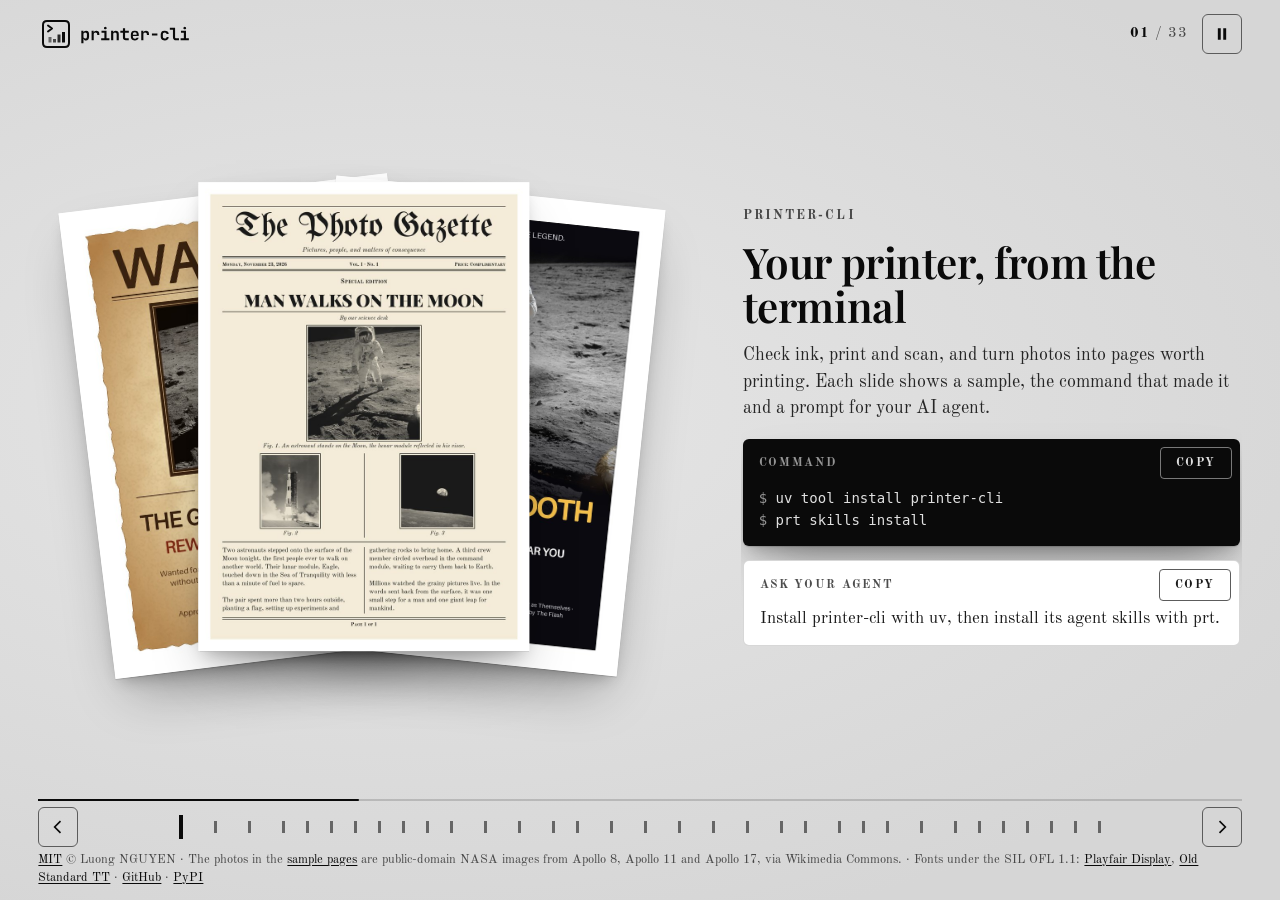
==== commit 30c8f4e3: "fix(site): address review feedback (#65) - Narrow and short screens: let a box's Copy button wrap un" ====
--- a/site/index.html
+++ b/site/index.html
@@ -99,7 +99,7 @@
   "group": "Photo booth",
   "blurb": "Your photo as a colour tabloid front page with a two-column news story.",
   "command": "prt booth astronaut.jpg --story-file story.json -o booth-metro.png",
-  "prompt": "Use the photo-booth skill to make astronaut.jpg into a metro front page, with the story in story.json (\"Man Walks on the Moon\") as it is, saved as booth-metro.png.",
+  "prompt": "Use prt to make astronaut.jpg into a colour metro front page with the story in story.json (\"Man Walks on the Moon\"), saved as booth-metro.png.",
   "image": "samples/booth-metro.jpg",
   "alt": "metro sample page",
   "width": 800,
--- a/site/styles.css
+++ b/site/styles.css
@@ -236,7 +236,7 @@
   top: 50%;
   left: 50%;
   width: auto;
-  height: 80%;
+  height: min(80%, 72cqw); /* in a tall, narrow mat the fan is held to its width */
   box-shadow: var(--shadow);
   background-color: var(--paper);
 }
@@ -439,6 +439,7 @@
     grid-template-rows: minmax(0, 1fr);
     gap: 12px;
   }
+  .box-head { flex-wrap: wrap; } /* in a panel this narrow, Copy drops under its label rather than out of the box */
 }
 
 @media (prefers-reduced-motion: reduce) {
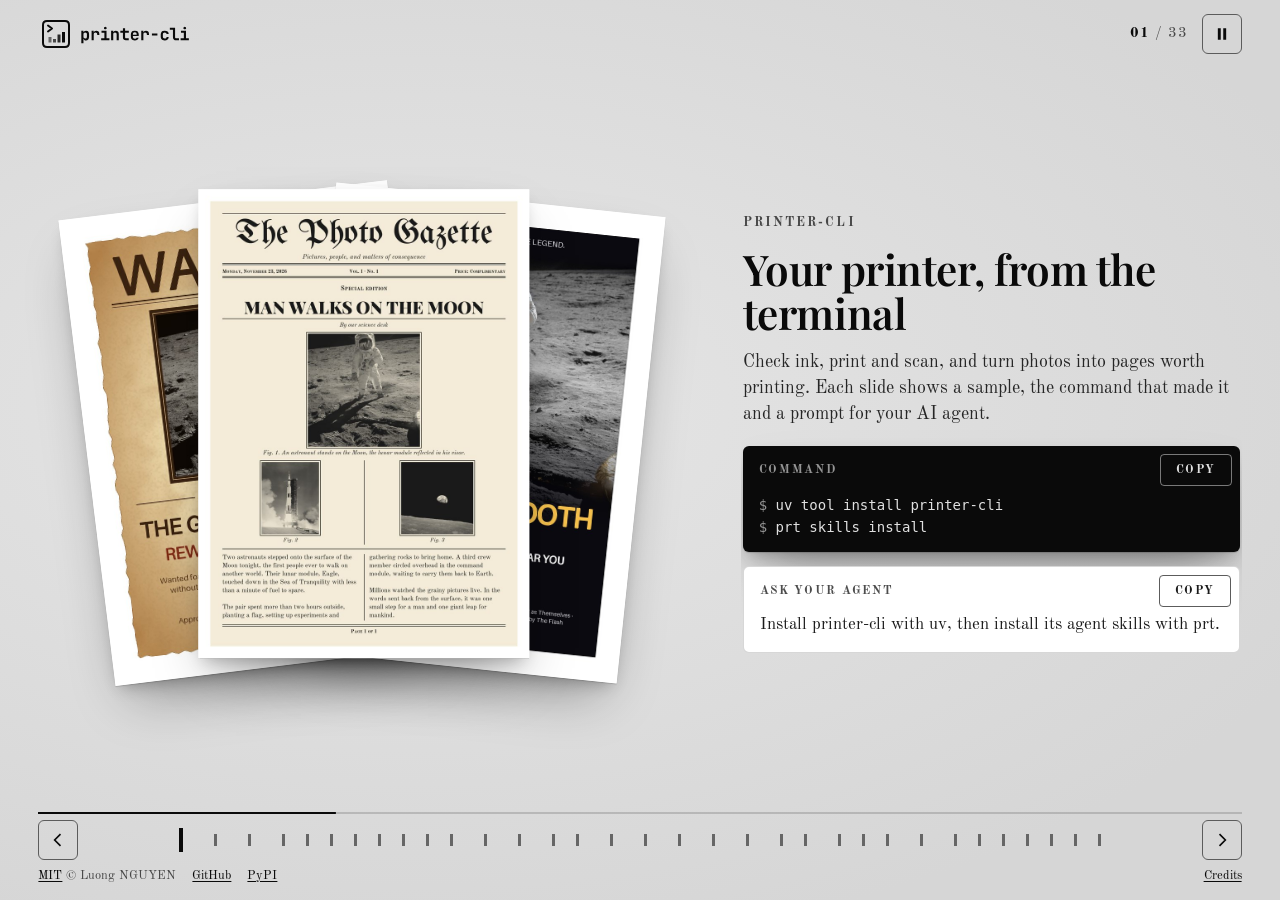
==== commit e7012a80: "fix(site): address review feedback (#65) Space now restarts the show from the heading a manual step " ====
--- a/site/index.html
+++ b/site/index.html
@@ -47,7 +47,17 @@
   </nav>
 
   <footer class="foot">
-    <p><a href="LICENSE">MIT</a> © Luong NGUYEN · The photos in the <a href="https://github.com/luongnv89/printer-cli/tree/main/assets/samples">sample pages</a> are public-domain NASA images from Apollo 8, Apollo 11 and Apollo 17, via Wikimedia Commons. · Fonts under the SIL OFL 1.1: <a href="fonts/OFL-PlayfairDisplay.txt">Playfair Display</a>, <a href="fonts/OFL-OldStandardTT.txt">Old Standard TT</a> · <a href="https://github.com/luongnv89/printer-cli">GitHub</a> · <a href="https://pypi.org/project/printer-cli/">PyPI</a></p>
+    <p><a href="LICENSE">MIT</a> © Luong NGUYEN</p>
+    <a href="https://github.com/luongnv89/printer-cli">GitHub</a>
+    <a href="https://pypi.org/project/printer-cli/">PyPI</a>
+    <details id="credits" class="credits">
+      <summary>Credits</summary>
+      <div class="credits-panel" role="group" aria-label="Credits" tabindex="0">
+        <p>printer-cli and this site are under the <a href="LICENSE">MIT licence</a>, © Luong NGUYEN.</p>
+        <p>The photos in the <a href="https://github.com/luongnv89/printer-cli/tree/main/assets/samples">sample pages</a> are public-domain NASA images from Apollo 8, Apollo 11 and Apollo 17, via Wikimedia Commons.</p>
+        <p>The fonts are under the SIL OFL 1.1: <a href="fonts/OFL-PlayfairDisplay.txt">Playfair Display</a> and <a href="fonts/OFL-OldStandardTT.txt">Old Standard TT</a>.</p>
+      </div>
+    </details>
   </footer>
 
   <p id="announce" class="sr-only" aria-live="polite"></p>
@@ -101,7 +111,7 @@
   "command": "prt booth astronaut.jpg --story-file story.json -o booth-metro.png",
   "prompt": "Use prt to make astronaut.jpg into a colour metro front page with the story in story.json (\"Man Walks on the Moon\"), saved as booth-metro.png.",
   "image": "samples/booth-metro.jpg",
-  "alt": "metro sample page",
+  "alt": "metro sample page: a black 'METRO' masthead with a red rule, the headline 'MAN WALKS ON THE MOON' over a colour photo of an astronaut on the Moon with its caption, and the story in two columns",
   "width": 800,
   "height": 1132
  },
@@ -114,7 +124,7 @@
   "command": "prt booth astronaut.jpg --style daily --story-file story.json -o booth-daily.png",
   "prompt": "Use prt to make astronaut.jpg into a black-and-white daily broadsheet front page with the story in story.json (\"Man Walks on the Moon\"), saved as booth-daily.png.",
   "image": "samples/booth-daily.jpg",
-  "alt": "daily sample page",
+  "alt": "daily sample page: 'The Daily Chronicle' masthead between rules, the headline 'Man Walks on the Moon' over the same photo in black and white, and the story in three columns",
   "width": 800,
   "height": 1132
  },
@@ -127,7 +137,7 @@
   "command": "prt booth astronaut.jpg --style wizard -o booth-wizard.png",
   "prompt": "Use prt to make astronaut.jpg into a wizard trading card with its built-in text, \"The Spellbound Guest\", saved as booth-wizard.png.",
   "image": "samples/booth-wizard.jpg",
-  "alt": "wizard sample page",
+  "alt": "wizard sample page: a purple and gold trading card, the photo in an arched frame over a gold banner reading 'The Spellbound Guest' and a cream text box",
   "width": 800,
   "height": 1132
  },
@@ -140,7 +150,7 @@
   "command": "prt booth astronaut.jpg --style wanted -o booth-wanted.png",
   "prompt": "Use prt to make astronaut.jpg into a wanted poster with its built-in text, \"The Grinning Captain\" with a reward of 1,000,000 gold, saved as booth-wanted.png.",
   "image": "samples/booth-wanted.jpg",
-  "alt": "wanted sample page",
+  "alt": "wanted sample page: a torn parchment poster with 'WANTED' over the framed photo, then 'DEAD OR ALIVE', the name 'THE GRINNING CAPTAIN' and a reward of 1,000,000 gold",
   "width": 800,
   "height": 1132
  },
@@ -153,7 +163,7 @@
   "command": "prt booth astronaut.jpg --style certificate -o booth-certificate.png",
   "prompt": "Use prt to make astronaut.jpg into an award certificate with its built-in text, presented to The Photo Booth Guest \"For the Brightest Smile of the Day\", saved as booth-certificate.png.",
   "image": "samples/booth-certificate.jpg",
-  "alt": "certificate sample page",
+  "alt": "certificate sample page: a 'Certificate of Achievement' in a green and gold border, the photo in an oval frame, presented to 'The Photo Booth Guest', with a date, a signature and a gold seal at the foot",
   "width": 800,
   "height": 1132
  },
@@ -166,7 +176,7 @@
   "command": "prt booth astronaut.jpg --style sports -o booth-sports.png",
   "prompt": "Use prt to make astronaut.jpg into a sports trading card with its built-in text, \"The Shutter Star\" of the Booth City Flashes, saved as booth-sports.png.",
   "image": "samples/booth-sports.jpg",
-  "alt": "sports card sample page",
+  "alt": "sports card sample page: a blue trading card for the 'Booth City Flashes', the photo over a red banner reading 'THE SHUTTER STAR', the position and number, and a white box of stats",
   "width": 800,
   "height": 1132
  },
@@ -179,7 +189,7 @@
   "command": "prt booth astronaut.jpg --style missing -o booth-missing.png",
   "prompt": "Use prt to make astronaut.jpg into a missing-pet poster with its built-in text, Whiskers the cat with \"Call 555-0134\" on the tear-off tabs, saved as booth-missing.png.",
   "image": "samples/booth-missing.jpg",
-  "alt": "missing-pet poster sample page",
+  "alt": "missing-pet poster sample page: 'MISSING' in red over 'HAVE YOU SEEN THIS CAT?', the photo, the name 'WHISKERS', a reward line, a description and a row of tear-off phone tabs",
   "width": 800,
   "height": 1132
  },
@@ -192,7 +202,7 @@
   "command": "prt booth astronaut.jpg --style movie -o booth-movie.png",
   "prompt": "Use prt to make astronaut.jpg into a movie poster with its built-in text, \"The Photo Booth\", saved as booth-movie.png.",
   "image": "samples/booth-movie.jpg",
-  "alt": "movie poster sample page",
+  "alt": "movie poster sample page: the photo filling a dark poster under a tagline, the title 'THE PHOTO BOOTH' in gold over five stars, 'COMING SOON TO A PRINTER NEAR YOU' and a credits block",
   "width": 800,
   "height": 1132
  },
@@ -322,7 +332,7 @@
   "command": "prt article article.json -o article-magazine.png",
   "prompt": "Use the article-print skill to lay out the article in article.json (\"Why the Apollo Guidance Computer Still Matters\") as magazine pages, saved as article-magazine.png.",
   "image": "samples/article-magazine.jpg",
-  "alt": "magazine sample page",
+  "alt": "magazine sample page: a blue rule and the site name over the title 'Why the Apollo Guidance Computer Still Matters' in bold type, the byline, the text in three columns, and the address and page number at the foot",
   "width": 800,
   "height": 1132
  },
@@ -335,7 +345,7 @@
   "command": "prt article article.json --style classic-magazine -o article-classic.png",
   "prompt": "Use prt to lay out the article in article.json (\"Why the Apollo Guidance Computer Still Matters\") in the classic-magazine style, saved as article-classic.png.",
   "image": "samples/article-classic.jpg",
-  "alt": "classic-magazine sample page",
+  "alt": "classic-magazine sample page: a cream page in a double border, the site name, title and byline centred between ornaments, the text in one column opening with a red drop cap, and the page number at the foot",
   "width": 800,
   "height": 1132
  },
@@ -348,7 +358,7 @@
   "command": "prt gazette astronaut.jpg launch.jpg earthrise.jpg --story-file story.json -o gazette.png",
   "prompt": "Use prt to make a vintage gazette front page from astronaut.jpg, launch.jpg and earthrise.jpg with the story in story.json (\"Man Walks on the Moon\"), saved as gazette.png.",
   "image": "samples/gazette.jpg",
-  "alt": "portrait sample page",
+  "alt": "portrait gazette sample page: 'The Photo Gazette' in blackletter on cream paper, the headline 'MAN WALKS ON THE MOON' over a sepia photo of an astronaut on the Moon, two smaller photos of a rocket launch and the Earth over the Moon, and the story in two columns",
   "width": 800,
   "height": 1132
  },
@@ -361,7 +371,7 @@
   "command": "prt gazette astronaut.jpg launch.jpg earthrise.jpg --story-file story.json --landscape -o gazette-landscape.png",
   "prompt": "Use prt to make a vintage gazette front page on landscape A4 from astronaut.jpg, launch.jpg and earthrise.jpg with the story in story.json (\"Man Walks on the Moon\"), saved as gazette-landscape.png.",
   "image": "samples/gazette-landscape.jpg",
-  "alt": "--landscape sample page",
+  "alt": "--landscape gazette sample page: the same gazette on its side, the large photo on the left, the story in three columns beside it and the two smaller photos under the story",
   "width": 1000,
   "height": 707
  },
--- a/site/styles.css
+++ b/site/styles.css
@@ -393,8 +393,54 @@
 .dot.section { margin-left: 10px; }
 .dots :focus-visible { outline-offset: -2px; }
 
-.foot { padding: 2px var(--gutter) 12px; color: var(--muted); font-size: 12.5px; line-height: 1.5; }
+/* One short line: the licence, two links and the credits. The long credit lines open in a panel over the page,
+   so they take no height from the slide and never need sideways scrolling. */
+.foot {
+  position: relative;
+  display: flex;
+  flex-wrap: wrap;
+  align-items: center;
+  gap: 0 16px;
+  padding: 2px var(--gutter) 12px;
+  color: var(--muted);
+  font-size: 12.5px;
+  line-height: 1.5;
+}
 .foot p { margin: 0; }
+.credits { margin-left: auto; }
+.foot > a, .credits summary { display: flex; align-items: center; min-height: 24px; }
+.credits summary {
+  color: var(--ink);
+  text-decoration: underline;
+  text-decoration-thickness: 1px;
+  text-underline-offset: 2px;
+  cursor: pointer;
+  list-style: none;
+}
+.credits summary::-webkit-details-marker { display: none; }
+.credits summary:hover { text-decoration-thickness: 2px; }
+/* The panel opens upwards from the footer, inside the page: it is as wide as the page allows and scrolls within
+   itself when the page is too short for it, so nothing is pushed off screen. */
+.credits-panel {
+  position: absolute;
+  z-index: 2;
+  right: var(--gutter);
+  bottom: 100%;
+  width: min(34em, 100% - 2 * var(--gutter));
+  max-height: calc(100vh - 100% - 8px);
+  max-height: calc(100dvh - 100% - 8px);
+  overflow-y: auto;
+  padding: 14px 16px;
+  border: 1px solid var(--control);
+  border-radius: 6px;
+  background-color: var(--card);
+  color: var(--card-text);
+  box-shadow: var(--shadow);
+  font-size: 14px;
+  line-height: 1.45;
+}
+.credits-panel p + p { margin-top: 8px; }
+.credits-panel:focus-visible { outline-offset: -4px; }
 
 /* --- narrow screens: the proof above, the text below; only the text panel may scroll ------------- */
 
@@ -411,21 +457,33 @@
   .cmd pre { font-size: 13px; }
   .brand img { height: 30px; }
   .top-controls { gap: 10px; }
-  .foot { font-size: 11.5px; padding-bottom: 8px; }
+  .foot { font-size: 11.5px; padding-block: 0 4px; }
   /* Touch targets: 44px controls and copy buttons, ticks 44px tall. */
   .ctl { width: 44px; height: 44px; }
   .copy { min-height: 44px; }
   .dot { height: 44px; }
-}
-
-/* --- short screens (a phone on its side): every row of chrome tightened, the footer one line that scrolls
-   sideways, so the slide keeps most of the height --------------------------------------------------- */
+  .foot > a, .credits summary { min-height: 44px; }
+}
+
+/* The same touch targets on any screen worked by a finger, whatever its width (a tablet, a touch laptop). */
+@media (pointer: coarse) {
+  .ctl { width: 44px; height: 44px; }
+  .copy { min-height: 44px; }
+  .dot { height: 44px; }
+  .foot > a, .credits summary { min-height: 44px; }
+  .foot { padding-block: 0 4px; }
+}
+
+/* --- short screens (a phone on its side): every row of chrome tightened, so the slide keeps most of the
+   height; the footer wraps like any other text and never scrolls sideways ---------------------------- */
 
 @media (max-height: 500px) {
   .top { padding-block: 4px 2px; }
   .brand img { height: 24px; }
   .nav-row { padding-block: 2px 0; }
-  .foot { padding-block: 0 4px; white-space: nowrap; overflow-x: auto; scrollbar-width: thin; }
+  .foot { padding-block: 0 4px; }
+  /* The footer's links stay 32px tall here, not 44px: on a screen this short the slide needs the height more. */
+  .foot > a, .credits summary { min-height: 32px; }
   .slide { padding-block: 4px 6px; }
   .panel-inner { gap: 8px; }
   .title { font-size: 22px; }
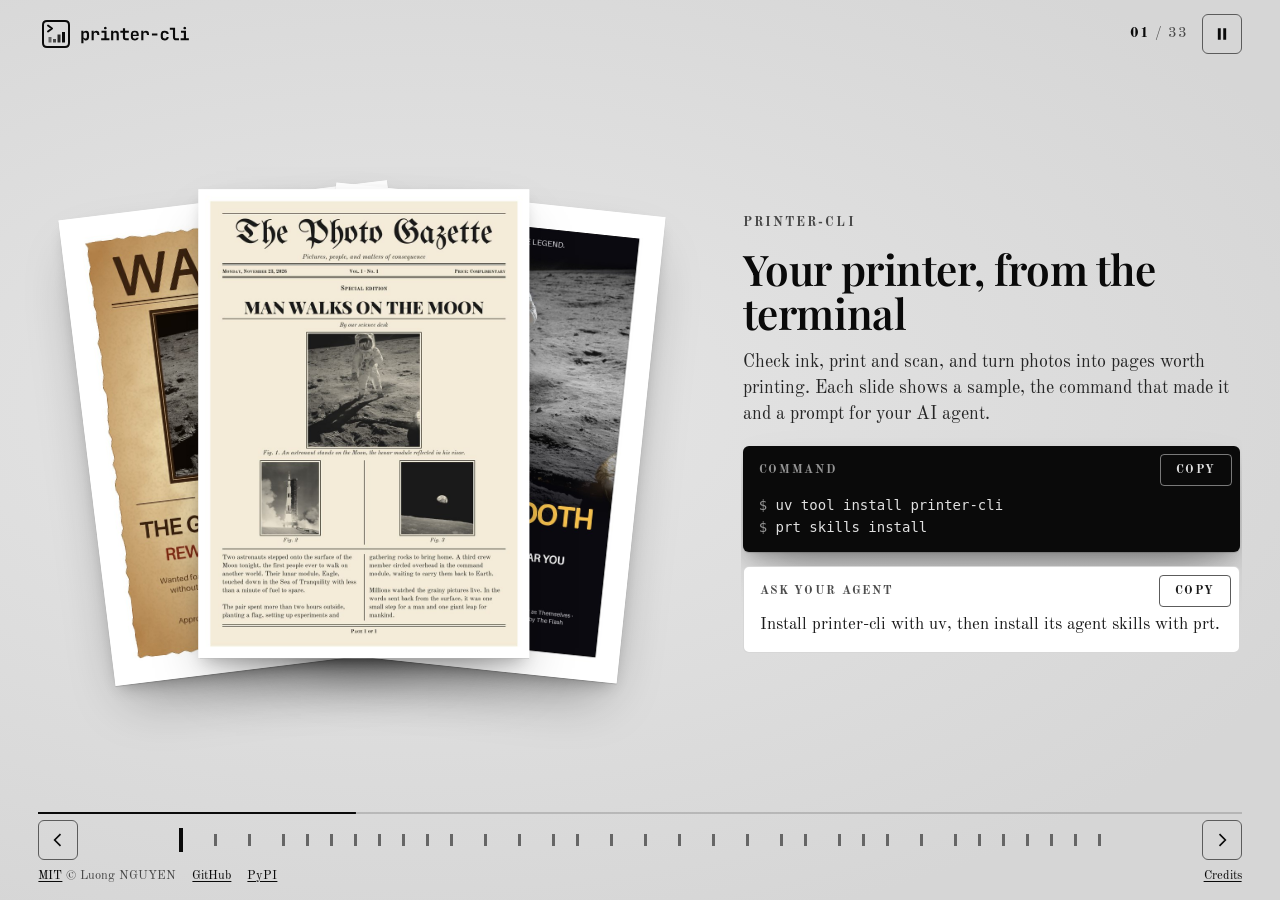
==== commit 750714b2: "fix(site): keep Space for scrolling in the credits panel, make two alts stand alone (#65)" ====
--- a/site/index.html
+++ b/site/index.html
@@ -124,7 +124,7 @@
   "command": "prt booth astronaut.jpg --style daily --story-file story.json -o booth-daily.png",
   "prompt": "Use prt to make astronaut.jpg into a black-and-white daily broadsheet front page with the story in story.json (\"Man Walks on the Moon\"), saved as booth-daily.png.",
   "image": "samples/booth-daily.jpg",
-  "alt": "daily sample page: 'The Daily Chronicle' masthead between rules, the headline 'Man Walks on the Moon' over the same photo in black and white, and the story in three columns",
+  "alt": "daily sample page: 'The Daily Chronicle' masthead between rules, the headline 'Man Walks on the Moon' over a black-and-white photo of an astronaut on the Moon, and the story in three columns",
   "width": 800,
   "height": 1132
  },
@@ -371,7 +371,7 @@
   "command": "prt gazette astronaut.jpg launch.jpg earthrise.jpg --story-file story.json --landscape -o gazette-landscape.png",
   "prompt": "Use prt to make a vintage gazette front page on landscape A4 from astronaut.jpg, launch.jpg and earthrise.jpg with the story in story.json (\"Man Walks on the Moon\"), saved as gazette-landscape.png.",
   "image": "samples/gazette-landscape.jpg",
-  "alt": "--landscape gazette sample page: the same gazette on its side, the large photo on the left, the story in three columns beside it and the two smaller photos under the story",
+  "alt": "--landscape gazette sample page: 'The Photo Gazette' on a sheet turned on its side, the headline 'MAN WALKS ON THE MOON' over a large sepia photo of an astronaut on the left, the story in three columns beside it and two smaller photos under the story",
   "width": 1000,
   "height": 707
  },
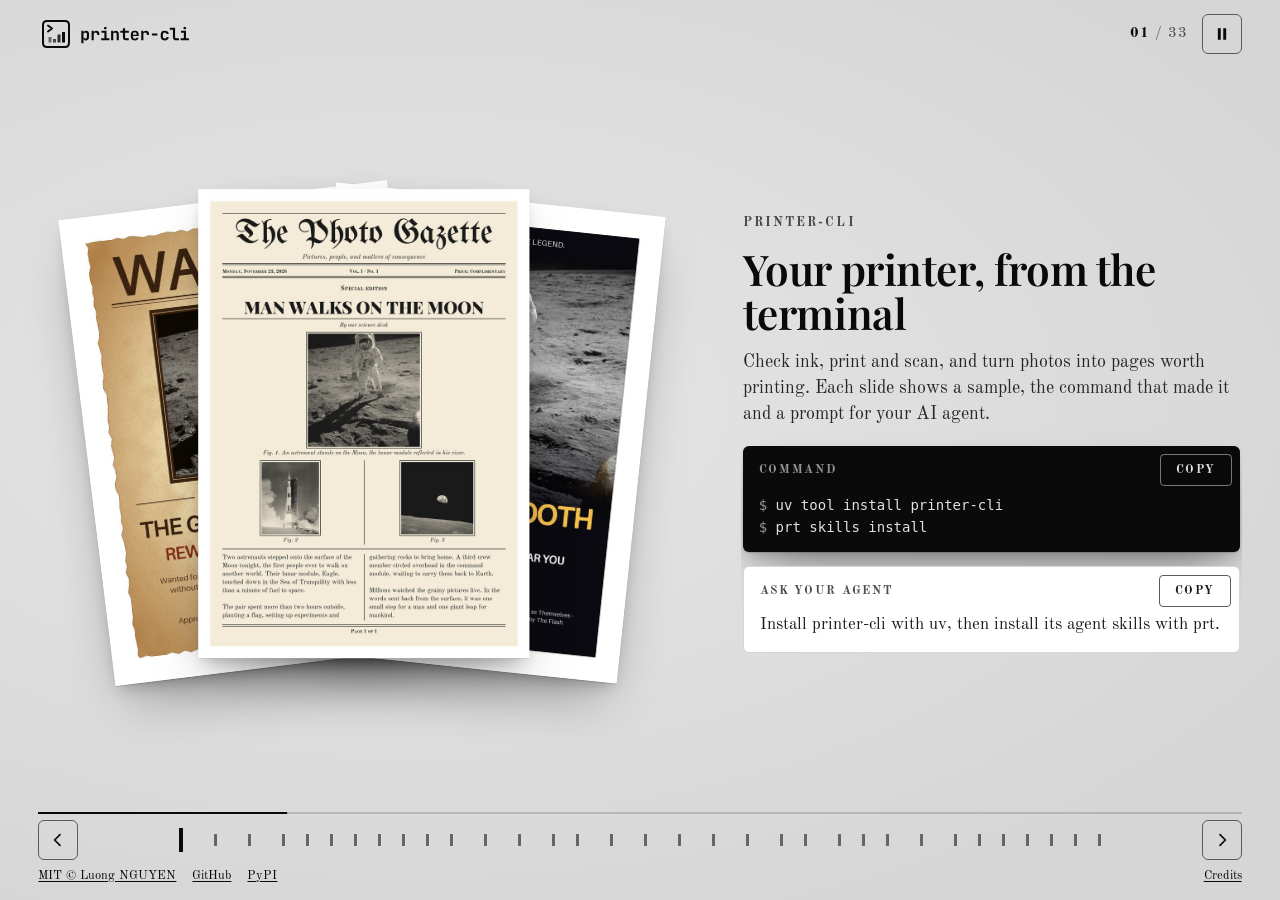
==== commit 5008b667: "fix(site): address review feedback (#65) The credits close when keyboard focus leaves them and Escap" ====
--- a/site/index.html
+++ b/site/index.html
@@ -47,7 +47,7 @@
   </nav>
 
   <footer class="foot">
-    <p><a href="LICENSE">MIT</a> © Luong NGUYEN</p>
+    <a href="LICENSE">MIT © Luong NGUYEN</a>
     <a href="https://github.com/luongnv89/printer-cli">GitHub</a>
     <a href="https://pypi.org/project/printer-cli/">PyPI</a>
     <details id="credits" class="credits">
--- a/site/styles.css
+++ b/site/styles.css
@@ -408,7 +408,10 @@
 }
 .foot p { margin: 0; }
 .credits { margin-left: auto; }
-.foot > a, .credits summary { display: flex; align-items: center; min-height: 24px; }
+/* The footer's own links and the Credits button are targets of a set size; the links in the credits' sentences
+   stay inline text. */
+.foot > a, .credits summary { display: flex; align-items: center; min-width: 24px; min-height: 24px; }
+.credits summary { justify-content: flex-end; }
 .credits summary {
   color: var(--ink);
   text-decoration: underline;
@@ -457,20 +460,21 @@
   .cmd pre { font-size: 13px; }
   .brand img { height: 30px; }
   .top-controls { gap: 10px; }
-  .foot { font-size: 11.5px; padding-block: 0 4px; }
-  /* Touch targets: 44px controls and copy buttons, ticks 44px tall. */
+  .foot { font-size: 11.5px; padding-block: 0 4px; gap: 0 8px; } /* the 44px targets keep the links apart */
+  /* Touch targets: 44px controls, copy buttons and footer links; the ticks are 44px tall and 24px wide. */
   .ctl { width: 44px; height: 44px; }
   .copy { min-height: 44px; }
   .dot { height: 44px; }
-  .foot > a, .credits summary { min-height: 44px; }
-}
-
-/* The same touch targets on any screen worked by a finger, whatever its width (a tablet, a touch laptop). */
-@media (pointer: coarse) {
+  .foot > a, .credits summary { min-width: 44px; min-height: 44px; }
+}
+
+/* The same touch targets on any device that has a touch screen, whatever its width and even when a mouse is its
+   main pointer (a tablet, a touch laptop). */
+@media (any-pointer: coarse) {
   .ctl { width: 44px; height: 44px; }
   .copy { min-height: 44px; }
   .dot { height: 44px; }
-  .foot > a, .credits summary { min-height: 44px; }
+  .foot > a, .credits summary { min-width: 44px; min-height: 44px; }
   .foot { padding-block: 0 4px; }
 }
 
@@ -483,7 +487,7 @@
   .nav-row { padding-block: 2px 0; }
   .foot { padding-block: 0 4px; }
   /* The footer's links stay 32px tall here, not 44px: on a screen this short the slide needs the height more. */
-  .foot > a, .credits summary { min-height: 32px; }
+  .foot > a, .credits summary { min-width: 32px; min-height: 32px; }
   .slide { padding-block: 4px 6px; }
   .panel-inner { gap: 8px; }
   .title { font-size: 22px; }
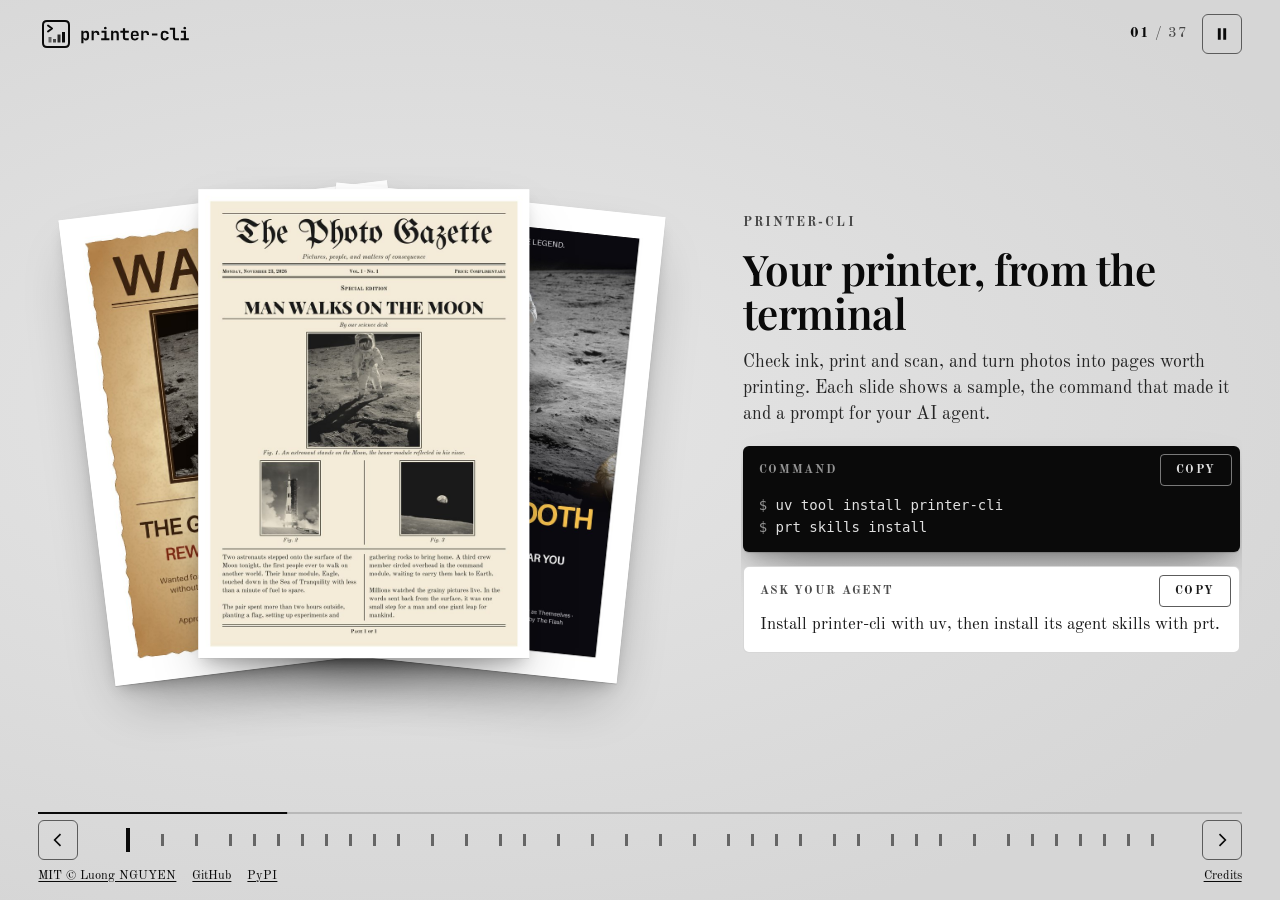
==== commit 55330934: "feat(puzzle): add prt puzzle, and a puzzle-check skill to mark a scanned sheet (#35, #38) prt puzzle" ====
--- a/site/index.html
+++ b/site/index.html
@@ -4,7 +4,7 @@
 <meta charset="utf-8">
 <meta name="viewport" content="width=device-width, initial-scale=1">
 <title>printer-cli: what prt prints</title>
-<meta name="description" content="A slideshow of every printer-cli example: the photo booth, cards, comics, postcards, disc labels, recipe and bingo cards, magazine articles, the vintage gazette and the terminal commands, each with the prt command and a prompt for your AI agent.">
+<meta name="description" content="A slideshow of every printer-cli example: the photo booth, cards, comics, postcards, disc labels, recipe and bingo cards, puzzles, magazine articles, the vintage gazette and the terminal commands, each with the prt command and a prompt for your AI agent.">
 <meta name="color-scheme" content="light dark">
 <meta name="theme-color" content="#d6d6d6" media="(prefers-color-scheme: light)">
 <meta name="theme-color" content="#262626" media="(prefers-color-scheme: dark)">
@@ -324,6 +324,58 @@
   "height": 1132
  },
  {
+  "id": "puzzle-sudoku",
+  "kind": "image",
+  "title": "Sudoku",
+  "group": "Puzzles",
+  "blurb": "A sudoku with exactly one solution, easy, medium or hard; its solution is kept for checking.",
+  "command": "prt puzzle sudoku --seed 1969 -o puzzle-sudoku.png",
+  "prompt": "Use prt to make a medium sudoku with seed 1969, saved as puzzle-sudoku.png.",
+  "image": "samples/puzzle-sudoku.jpg",
+  "alt": "sudoku sample page: the handwritten title 'Sudoku' over a 9×9 grid with some digits given, rows labelled A to I and columns 1 to 9",
+  "width": 800,
+  "height": 1132
+ },
+ {
+  "id": "puzzle-wordsearch",
+  "kind": "image",
+  "title": "Word search",
+  "group": "Puzzles",
+  "blurb": "Words from a bundled theme or your own list, hidden in a square of letters.",
+  "command": "prt puzzle wordsearch --theme space --seed 1969 -o puzzle-wordsearch.png",
+  "prompt": "Use prt to make a space word search with seed 1969, saved as puzzle-wordsearch.png.",
+  "image": "samples/puzzle-wordsearch.jpg",
+  "alt": "word search sample page: the title 'Space Word Search' over a square of capital letters and a list of twelve space words to find",
+  "width": 800,
+  "height": 1132
+ },
+ {
+  "id": "puzzle-crossword",
+  "kind": "image",
+  "title": "Crossword",
+  "group": "Puzzles",
+  "blurb": "Write the answers and clues; prt lays out the grid so they cross and numbers it.",
+  "command": "prt puzzle crossword --crossword-file crossword.json -o puzzle-crossword.png",
+  "prompt": "Use prt to make a crossword from the answers and clues in crossword.json (\"Apollo Crossword\"), saved as puzzle-crossword.png.",
+  "image": "samples/puzzle-crossword.jpg",
+  "alt": "crossword sample page: the title 'Apollo Crossword' over a grid of numbered white squares, and the Across and Down clues under it",
+  "width": 800,
+  "height": 1132
+ },
+ {
+  "id": "puzzle-maze",
+  "kind": "image",
+  "title": "Maze",
+  "group": "Puzzles",
+  "blurb": "A maze with one way through, from Start at the top left to Finish at the bottom right.",
+  "command": "prt puzzle maze --seed 1969 -o puzzle-maze.png",
+  "prompt": "Use prt to make a medium maze with seed 1969, saved as puzzle-maze.png.",
+  "image": "samples/puzzle-maze.jpg",
+  "alt": "maze sample page: the title 'Maze' over a rectangular maze with Start at the top left and Finish at the bottom right",
+  "width": 800,
+  "height": 1132
+ },
+ {
   "id": "article-magazine",
   "kind": "image",
   "title": "Magazine article",
